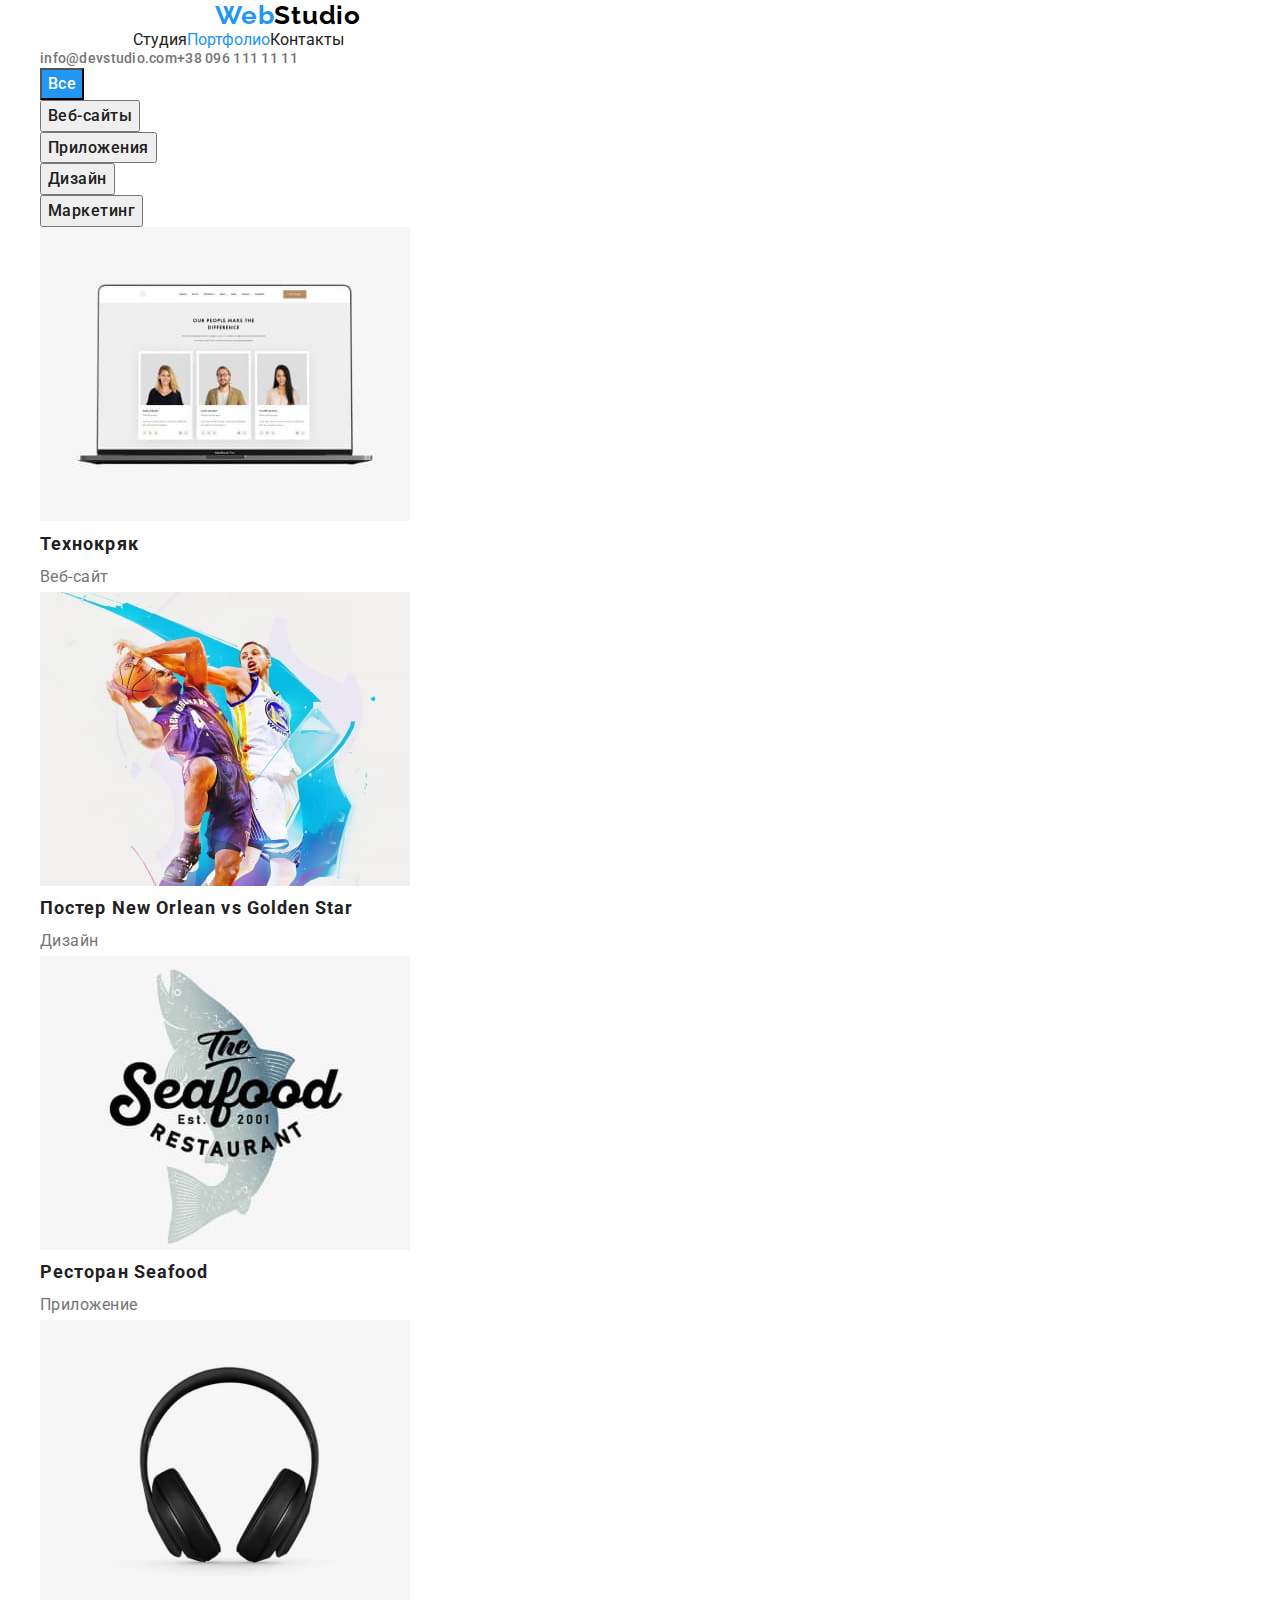
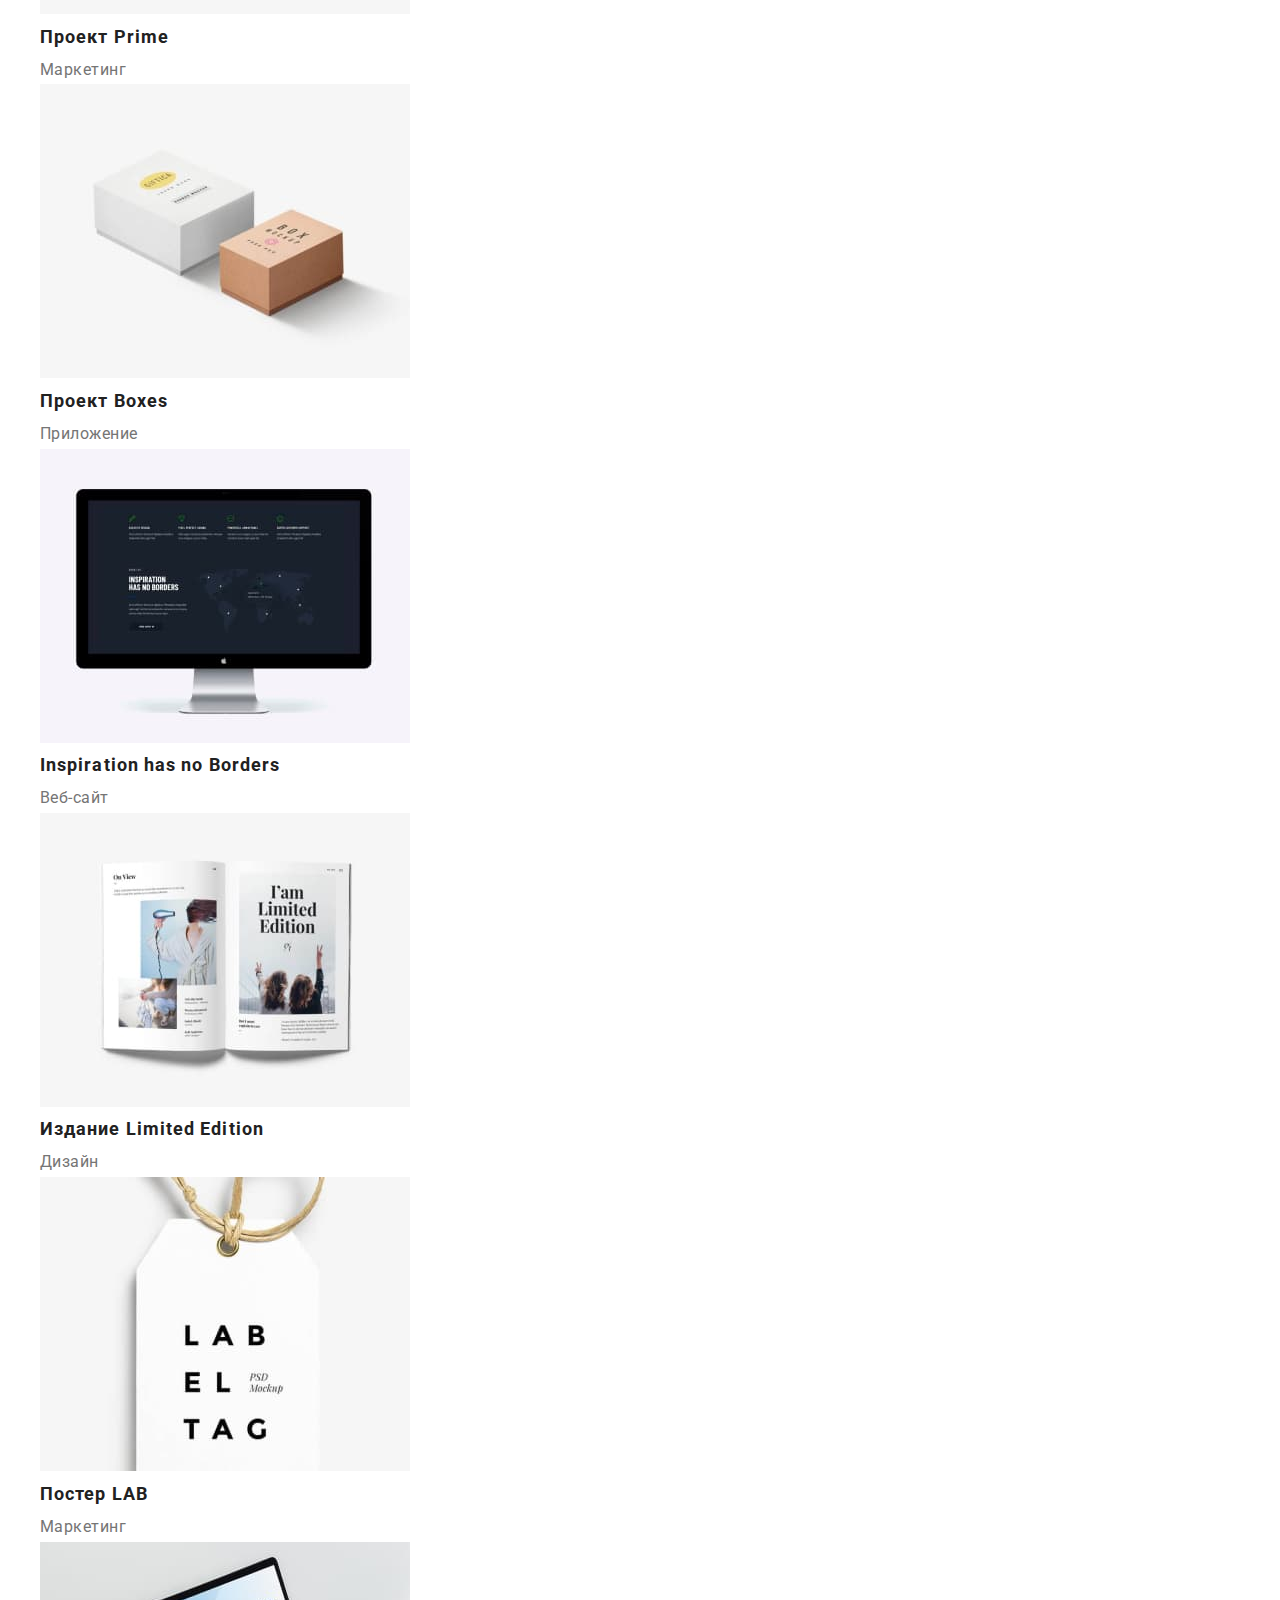
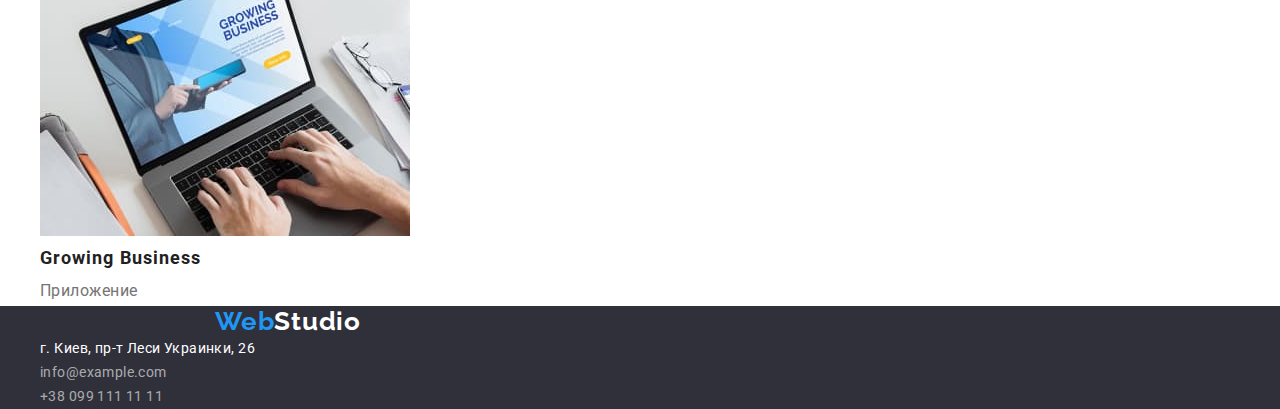
==== portfolio.html @ 1d285120 "first time" ====
<!DOCTYPE html>
<html lang="ru">
<head>
    <meta charset="UTF-8">
    <meta http-equiv="X-UA-Compatible" content="IE=edge">
    <meta name="viewport" content="width=device-width, initial-scale=1.0">
    <title lang="en">Studio</title>
    <link rel="preconnect" href="https://fonts.gstatic.com">
    <link href="https://fonts.googleapis.com/css2?family=Raleway:wght@700&family=Roboto:wght@400;500;700;900&display=swap"
        rel="stylesheet">
    <link rel="stylesheet" href="https://cdnjs.cloudflare.com/ajax/libs/modern-normalize/1.0.0/modern-normalize.min.css" />
    <link rel="stylesheet" href="./css/styles.css">
</head>
<body>
    <header>
        <nav>
            <a href="index.html" class="logo link"><span lang="en">Web</span><span lang="en"
                    class="header-studio">Studio</span></a>
            <ul class="site-nav list">
                <li><a href="index.html" class="nav-list-item link">Студия</a></li>
                <li><a href="" class="nav-list-item current link">Портфолио</a></li>
                <li><a href="" class="nav-list-item link">Контакты</a></li>
            </ul>
        </nav>
        <!--contacts-->
        <ul class="contact-list list">
            <li><a href="mailto:info@devstudio.com" class="contact-list-item link">info@devstudio.com</a></li>
            <li><a href="tel:+380961111111" class="contact-list-item link">+38 096 111 11 11</a></li>
        </ul>
    </header>
    <main>
        <!-- filter -->
      <section>
          <h1 hidden>portfolio</h1>
            <h2 hidden>filter</h2>
                <ul class="btn-portfolio list">
                    <li><button class="modal-btn-portfolio current" type="button">Все</button></li>
                    <li><button class="modal-btn-portfolio" type="button">Веб-сайты</button></li>
                    <li><button class="modal-btn-portfolio" type="button">Приложения</button></li>
                    <li><button class="modal-btn-portfolio" type="button">Дизайн</button></li>
                    <li><button class="modal-btn-portfolio" type="button">Маркетинг</button></li>
                </ul>
        <!-- menu -->
            <h2 hidden>projects</h2>
                <ul class="menu-list list">
                    <li>
                        <a class="link" href=""><img src="./images/port/img-0.jpeg" alt="наши специалисты">
                        <h3>Технокряк</h3>
                        <p>Веб-сайт</p></a>
                    </li>
                    <li>
                        <a class="link" href=""><img src="./images/port/img-1.jpeg" alt="игра в баскетбол">
                        <h3>Постер <span lang="en">New Orlean vs Golden Star</span></h3>
                        <p>Дизайн</p></a>
                    </li>
                    <li>
                        <a class="link" href=""><img src="./images/port/img-2.jpeg" alt="логотип рыбного ресторана">
                        <h3>Ресторан <span lang="en">Seafood</span></h3>
                        <p>Приложение</p></a>
                    </li>
                    <li>
                        <a class="link" href=""><img src="./images/port/img-3.jpeg" alt="наушники">
                        <h3>Проект <span lang="en">Prime</span></h3>
                        <p>Маркетинг</p></a>
                    </li>
                    <li>
                        <a class="link" href=""><img src="./images/port/img-4.jpeg" alt="коробки">
                        <h3>Проект <span lang="en">Boxes</span></h3>
                        <p>Приложение</p></a>
                    </li>
                    <li>
                        <a class="link" href=""><img src="./images/port/img-5.jpeg" alt="монитор">
                        <h3><span lang="en">Inspiration has no Borders</span></h3>
                        <p>Веб-сайт</p></a>
                    </li>
                    <li>
                        <a class="link" href=""><img src="./images/port/img-6.jpeg" alt="журнал">
                        <h3>Издание <span lang="en">Limited Edition</span></h3>
                        <p>Дизайн</p></a>
                    </li>
                    <li>
                        <a class="link" href=""><img src="./images/port/img-7.jpeg" alt="этикетка">
                        <h3>Постер <span lang="en">LAB</span></h3>
                        <p>Маркетинг</p></a>
                    </li>
                    <li>
                        <a class="link" href=""><img src="./images/port/img-8.jpeg" alt="лэптоп">
                        <h3><span lang="en">Growing Business</span></h3>
                        <p>Приложение</p></a>
                    </li>
                </ul>
      </section>
    </main>
    <footer class="footer-section">
        <a class="logo link" href=""><span lang="en">Web</span><span lang="en" class="footer-studio">Studio</span></a>
        <address class="address-list list">
            <ul class="address-list list">
                <li><a href="https://goo.gl/maps/wNvCTapRVfwGsnRAA" target="_blank" rel="noopener noofferer"
                        class="geoposition link">г. Киев, пр-т Леси Украинки, 26</a></li>
                <li><a href="mailto:info@example.com" class="address-link link">info@example.com</a></li>
                <li><a href="tel:+380991111111" class="address-link link">+38 099 111 11 11</a></li>
            </ul>
        </address>
    </footer>
</body>

</html>
---- css/styles.css ----
/* ============ styles for root ============ */
/* черный цвет текста логотипа #000000 */
/* цвет заголовков #212121 */
/* цвет абзацев #757575 */
/* посвечивание активных страниц, а также при ховере и фокусе цвет #2196f3*/
/* цвет #FFFFFF изменение цвета текста при ховере и фокусе; цвет фона блока "навигация" */
/* цвет фона героя и футера 2F303A */
/* цвет фона секции "команда" */
/* цвет текста с прозрачностью в футере rgba(255, 255, 255, 0.6)*/
:root {
  --logo-black-textcolor: #000000;
  --title-textcolor: #212121;
  --paragraph-textcolor: #757575;
  --theme-textcolor: #2196f3;
  --hover-textcolor: #ffffff;
  --main-background-color: #2f303a;
  --command-section-background-color: #f5f4fa;
  --footer-contacts-textcolor: rgba(255, 255, 255, 0.6);
}
/* COMPONENTS */
.container {
  width: 1200px;
  margin-left: auto;
  margin-right: auto;
  padding-left: 15px;
  padding-right: 15px;
  outline: solid tomato 1px;
  /* NE TO */
}
/* END COMPONENTS */
/* ============ styles for body ============ */
.list {
  list-style: none;
}
.link {
  text-decoration: none;
}
body {
  font-family: "Roboto", sans-serif;
}
h1,
h2,
h3,
h4,
h5,
h6,
p,
ul {
  margin-top: 0px;
  margin-bottom: 0px;
}
/* ============ styles for header ============ */
.menu {
  display: flex;
  align-items: center;
  margin-top: 32px;
  margin-bottom: 32px;
}
.nav-section {
  display: flex;
  align-items: center;
}
.logo {
  font-family: "Raleway";
  font-weight: 700;
  font-size: 26px;
  line-height: 1.19;
  letter-spacing: 0.03em;
  color: var(--theme-textcolor);
  margin-left: 215px;
}
.header-studio {
  color: var(--logo-black-textcolor);
}
.nav-list-item:hover,
.nav-list-item:focus {
  color: var(--theme-textcolor);
}
.site-nav .nav-list-item.current {
  color: var(--theme-textcolor);
}
.site-nav {
  display: flex;
  margin-left: 93px;
}
.site-nav .item:not(:last-child) {
  margin-right: 50px;
}
.contact-list .item:not(:last-child) {
  margin-right: 50px;
  margin-left: 313px;
}
.contact-list {
  display: flex;
}
.contact-list-item {
  font-weight: 500;
  font-size: 14px;
  line-height: 1.14;
  letter-spacing: 0.02em;
}
.nav-list-item {
  color: var(--title-textcolor);
}
.contact-list-item {
  color: var(--paragraph-textcolor);
}
.contact-list-item:hover,
.contact-list-item:focus {
  color: var(--theme-textcolor);
}
/* ============ styles for hero ============ */
.hero-section {
  background-color: var(--main-background-color);
}
.hero-title {
  font-weight: 900;
  font-size: 44px;
  line-height: 1.36;
  letter-spacing: 0.06em;
  text-transform: uppercase;
  color: var(--hover-textcolor);
  padding-top: 200px;
  padding-right: 252px;
  padding-bottom: 280px;
  padding-left: 252px;
}
.modal-btn {
  font-weight: 700;
  font-size: 16px;
  line-height: 1.87;
  letter-spacing: 0.06em;
  color: var(--hover-textcolor);
  background-color: var(--theme-textcolor);
  font-family: inherit;
  cursor: pointer;
}
/* ============ styles for our_methods ============ */
.our-methods-section {
}
.methods-list-item-title {
  font-weight: 700;
  font-size: 14px;
  line-height: 1.14;
  letter-spacing: 0.03em;
  text-transform: uppercase;
  color: var(--title-textcolor);
}
.methods-list-item-text {
  font-size: 14px;
  line-height: 1.71;
  letter-spacing: 0.03em;
  color: var(--paragraph-textcolor);
}
/* ============ styles for tasks ============ */

/* ============ styles for command ============ */
.command-section {
  background-color: var(--command-section-background-color);
}
.tasks-command-title {
  font-weight: 700;
  font-size: 36px;
  line-height: 1.17;
  letter-spacing: 0.03em;
  color: var(--title-textcolor);
}
.command-list-item-title {
  font-weight: 500;
  font-size: 16px;
  line-height: 1.19;
  letter-spacing: 0.03em;
  color: var(--title-textcolor);
}
.command-list-item-text {
  font-size: 16px;
  line-height: 1.19;
  letter-spacing: 0.03em;
  color: var(--paragraph-textcolor);
}
/* ============ styles for footer ============ */
.footer-section {
  background-color: var(--main-background-color);
}
.footer-studio {
  color: var(--hover-textcolor);
}
.address-list {
  font-style: inherit;
}
.geoposition,
.address-link {
  font-weight: 400;
  font-size: 14px;
  line-height: 1.71;
  letter-spacing: 0.03em;
}
.geoposition {
  color: var(--hover-textcolor);
}
.geoposition:hover,
.geoposition:focus {
  color: var(--theme-textcolor);
}
.address-link {
  color: var(--footer-contacts-textcolor);
}
.address-link:hover,
.address-link:focus {
  color: var(--theme-textcolor);
}
/* ============ styles for PAGE portfolio ============ */
.modal-btn-portfolio {
  font-weight: 500;
  font-size: 16px;
  line-height: 1.62;
  text-align: center;
  letter-spacing: 0.03em;
  font-family: inherit;
  color: var(--title-textcolor);
}
.modal-btn-portfolio:hover,
.modal-btn-portfolio:focus {
  color: var(--hover-textcolor);
  background-color: var(--theme-textcolor);
  cursor: pointer;
}
.menu-list h3 {
  font-weight: 700;
  font-size: 18px;
  line-height: 2;
  letter-spacing: 0.06em;
  color: var(--title-textcolor);
}
.menu-list p {
  font-weight: 400;
  font-size: 16px;
  line-height: 1.87;
  letter-spacing: 0.03em;
  color: var(--paragraph-textcolor);
}
.btn-portfolio .modal-btn-portfolio.current {
  background-color: var(--theme-textcolor);
  color: var(--hover-textcolor);
}
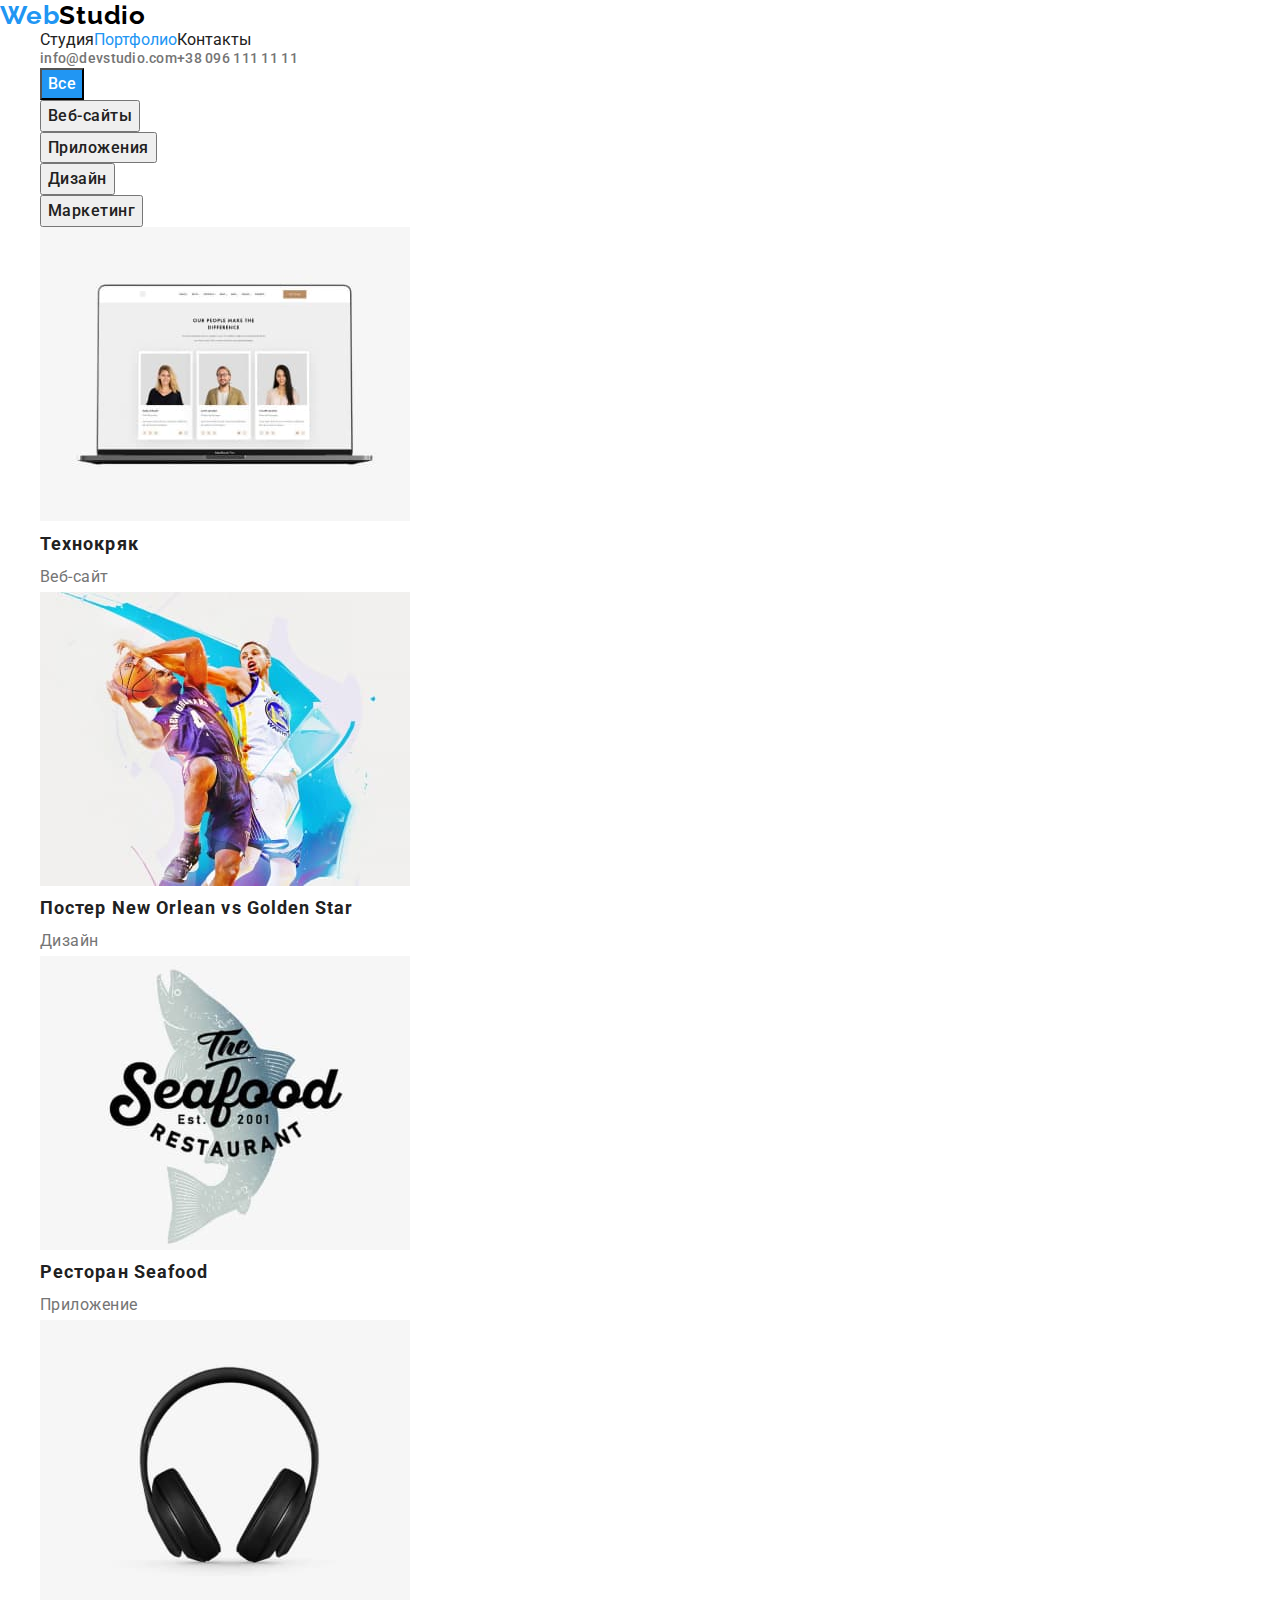
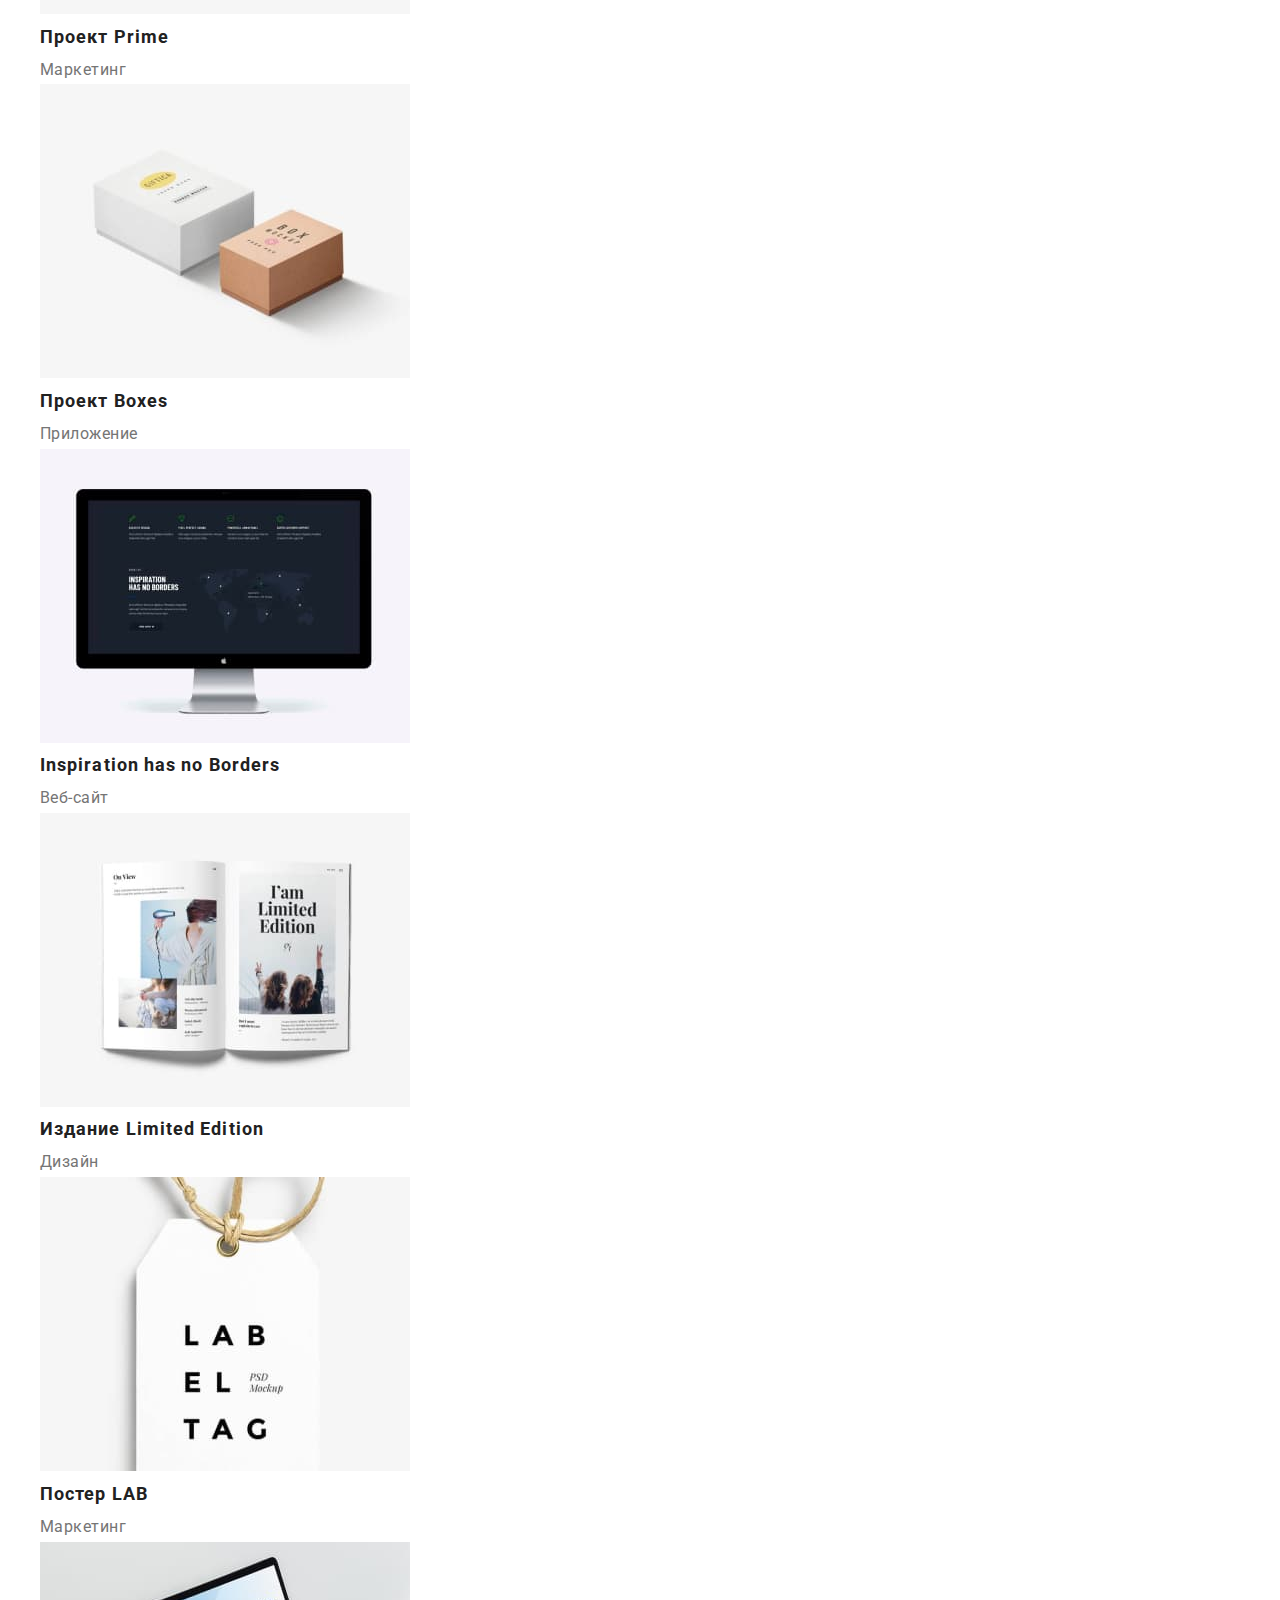
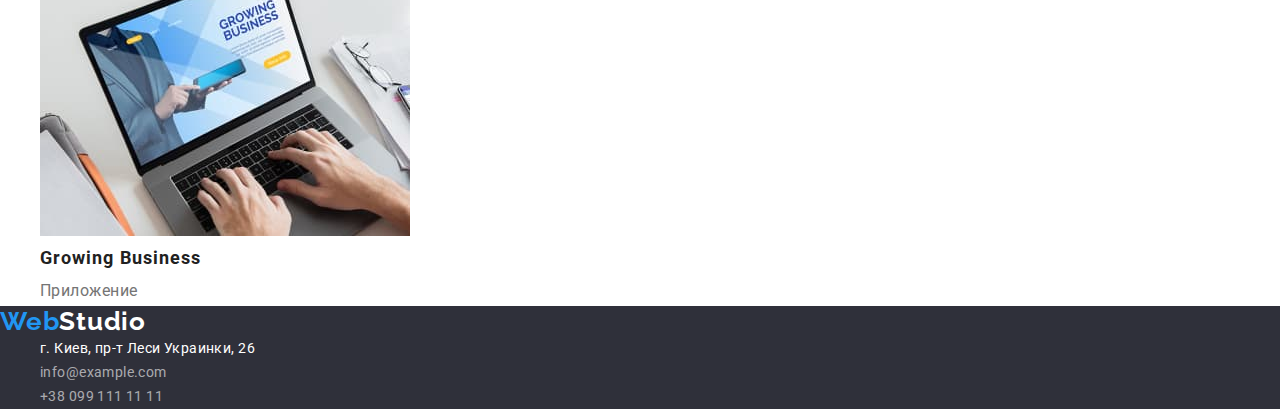
==== commit 2cb2adea: "наші методи" ====
--- a/portfolio.html
+++ b/portfolio.html
@@ -31,8 +31,8 @@
     <main>
         <!-- filter -->
       <section>
-          <h1 hidden>portfolio</h1>
-            <h2 hidden>filter</h2>
+          <h1 class="visually-hidden">portfolio</h1>
+            <h2 class="visually-hidden">filter</h2>
                 <ul class="btn-portfolio list">
                     <li><button class="modal-btn-portfolio current" type="button">Все</button></li>
                     <li><button class="modal-btn-portfolio" type="button">Веб-сайты</button></li>
@@ -41,7 +41,7 @@
                     <li><button class="modal-btn-portfolio" type="button">Маркетинг</button></li>
                 </ul>
         <!-- menu -->
-            <h2 hidden>projects</h2>
+            <h2 class="visually-hidden">projects</h2>
                 <ul class="menu-list list">
                     <li>
                         <a class="link" href=""><img src="./images/port/img-0.jpeg" alt="наши специалисты">
--- a/css/styles.css
+++ b/css/styles.css
@@ -49,6 +49,14 @@
   margin-top: 0px;
   margin-bottom: 0px;
 }
+/* обнуление свойств кнопки */
+.button {
+  border: none;
+  background: transparent;
+  color: inherit;
+  font-family: inherit;
+  cursor: pointer;
+}
 /* ============ styles for header ============ */
 .menu {
   display: flex;
@@ -67,7 +75,7 @@
   line-height: 1.19;
   letter-spacing: 0.03em;
   color: var(--theme-textcolor);
-  margin-left: 215px;
+  padding-right: 93px;
 }
 .header-studio {
   color: var(--logo-black-textcolor);
@@ -81,17 +89,17 @@
 }
 .site-nav {
   display: flex;
-  margin-left: 93px;
+  margin-left: 0px;
 }
 .site-nav .item:not(:last-child) {
   margin-right: 50px;
 }
 .contact-list .item:not(:last-child) {
   margin-right: 50px;
-  margin-left: 313px;
 }
 .contact-list {
   display: flex;
+  margin-left: auto;
 }
 .contact-list-item {
   font-weight: 500;
@@ -112,6 +120,12 @@
 /* ============ styles for hero ============ */
 .hero-section {
   background-color: var(--main-background-color);
+  padding-top: 200px;
+  padding-bottom: 280px;
+  text-align: center;
+}
+.hero-section .container {
+  width: 696px;
 }
 .hero-title {
   font-weight: 900;
@@ -120,10 +134,6 @@
   letter-spacing: 0.06em;
   text-transform: uppercase;
   color: var(--hover-textcolor);
-  padding-top: 200px;
-  padding-right: 252px;
-  padding-bottom: 280px;
-  padding-left: 252px;
 }
 .modal-btn {
   font-weight: 700;
@@ -134,9 +144,27 @@
   background-color: var(--theme-textcolor);
   font-family: inherit;
   cursor: pointer;
+  padding: 10px 32px;
+  margin-top: 30px;
+  border-radius: 4px;
 }
 /* ============ styles for our_methods ============ */
+.visually-hidden {
+  position: absolute;
+  clip: rect(0 0 0 0);
+  width: 1px;
+  height: 1px;
+  margin: -1px;
+  …
+}
 .our-methods-section {
+}
+.methods-list {
+  display: flex;
+}
+.methods-list-item {
+  flex-basis: calc(100% / 4);
+  outline: solid teal 1px;
 }
 .methods-list-item-title {
   font-weight: 700;
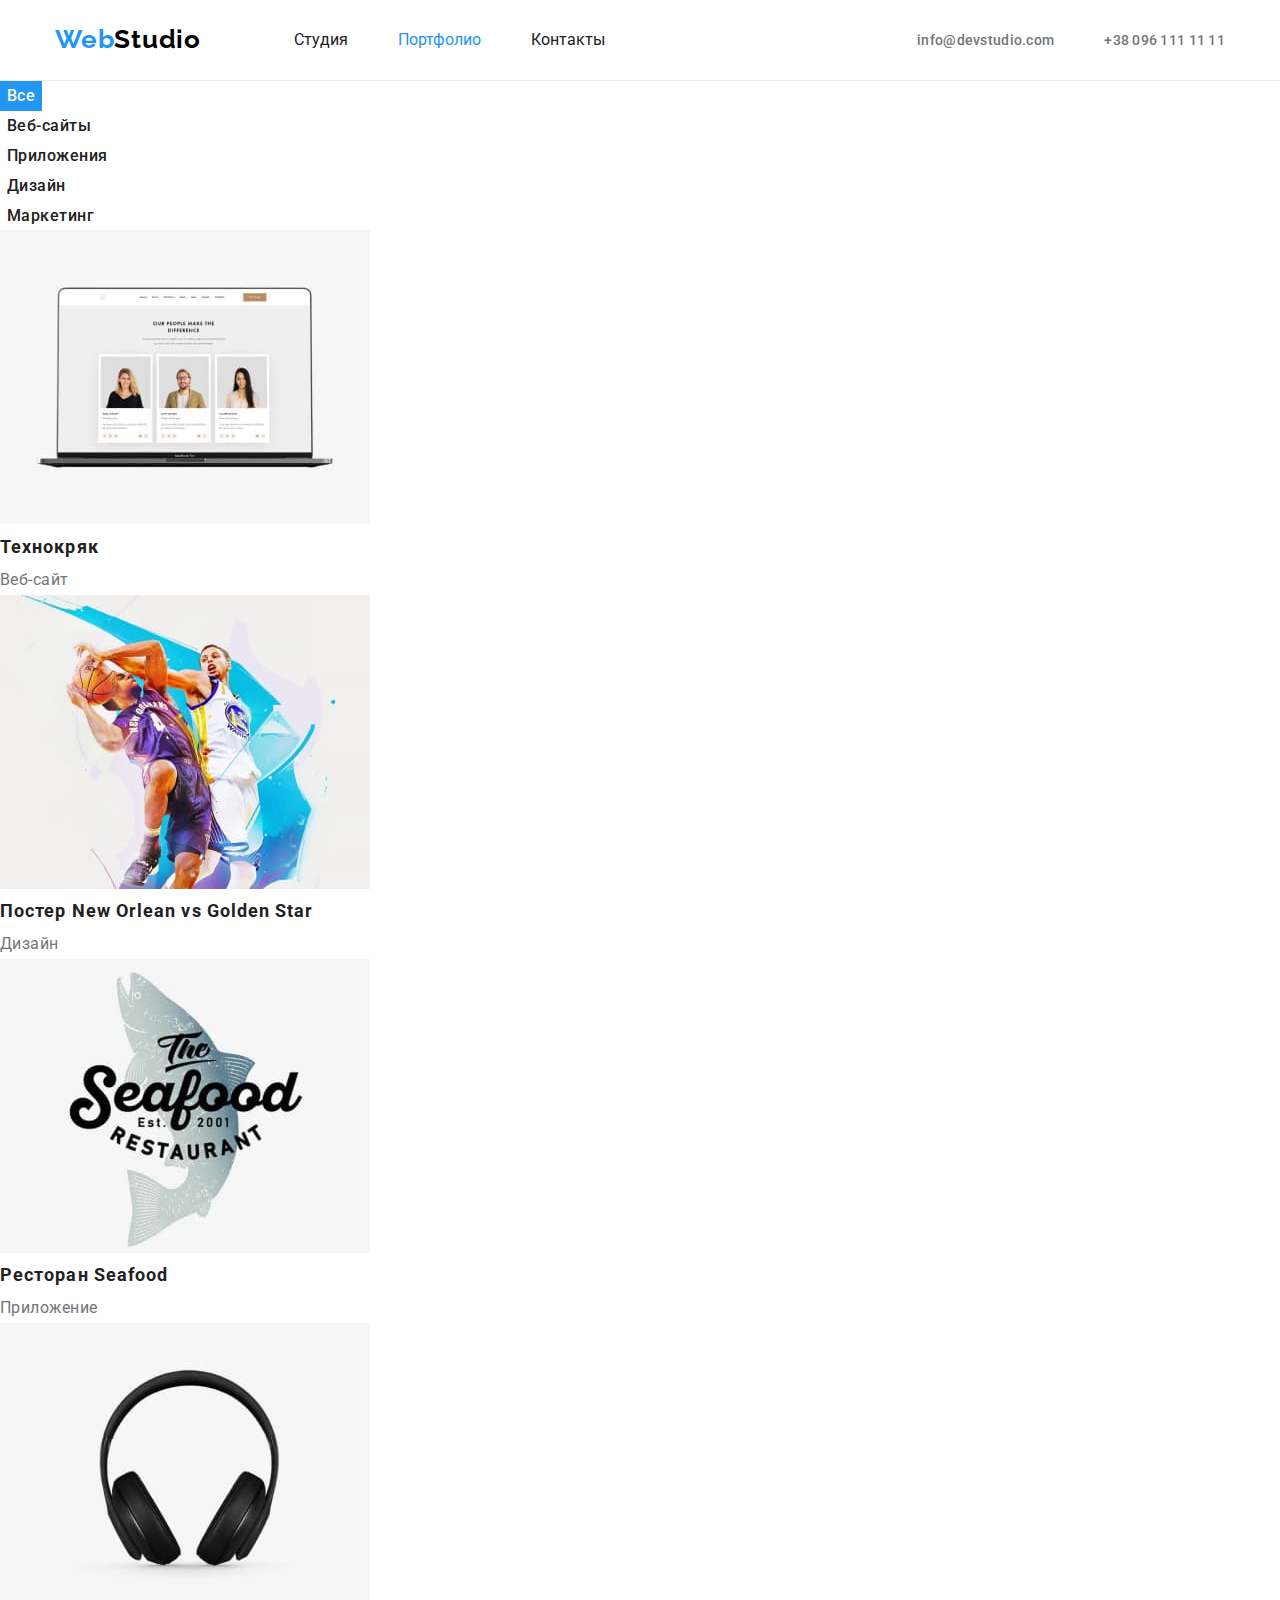
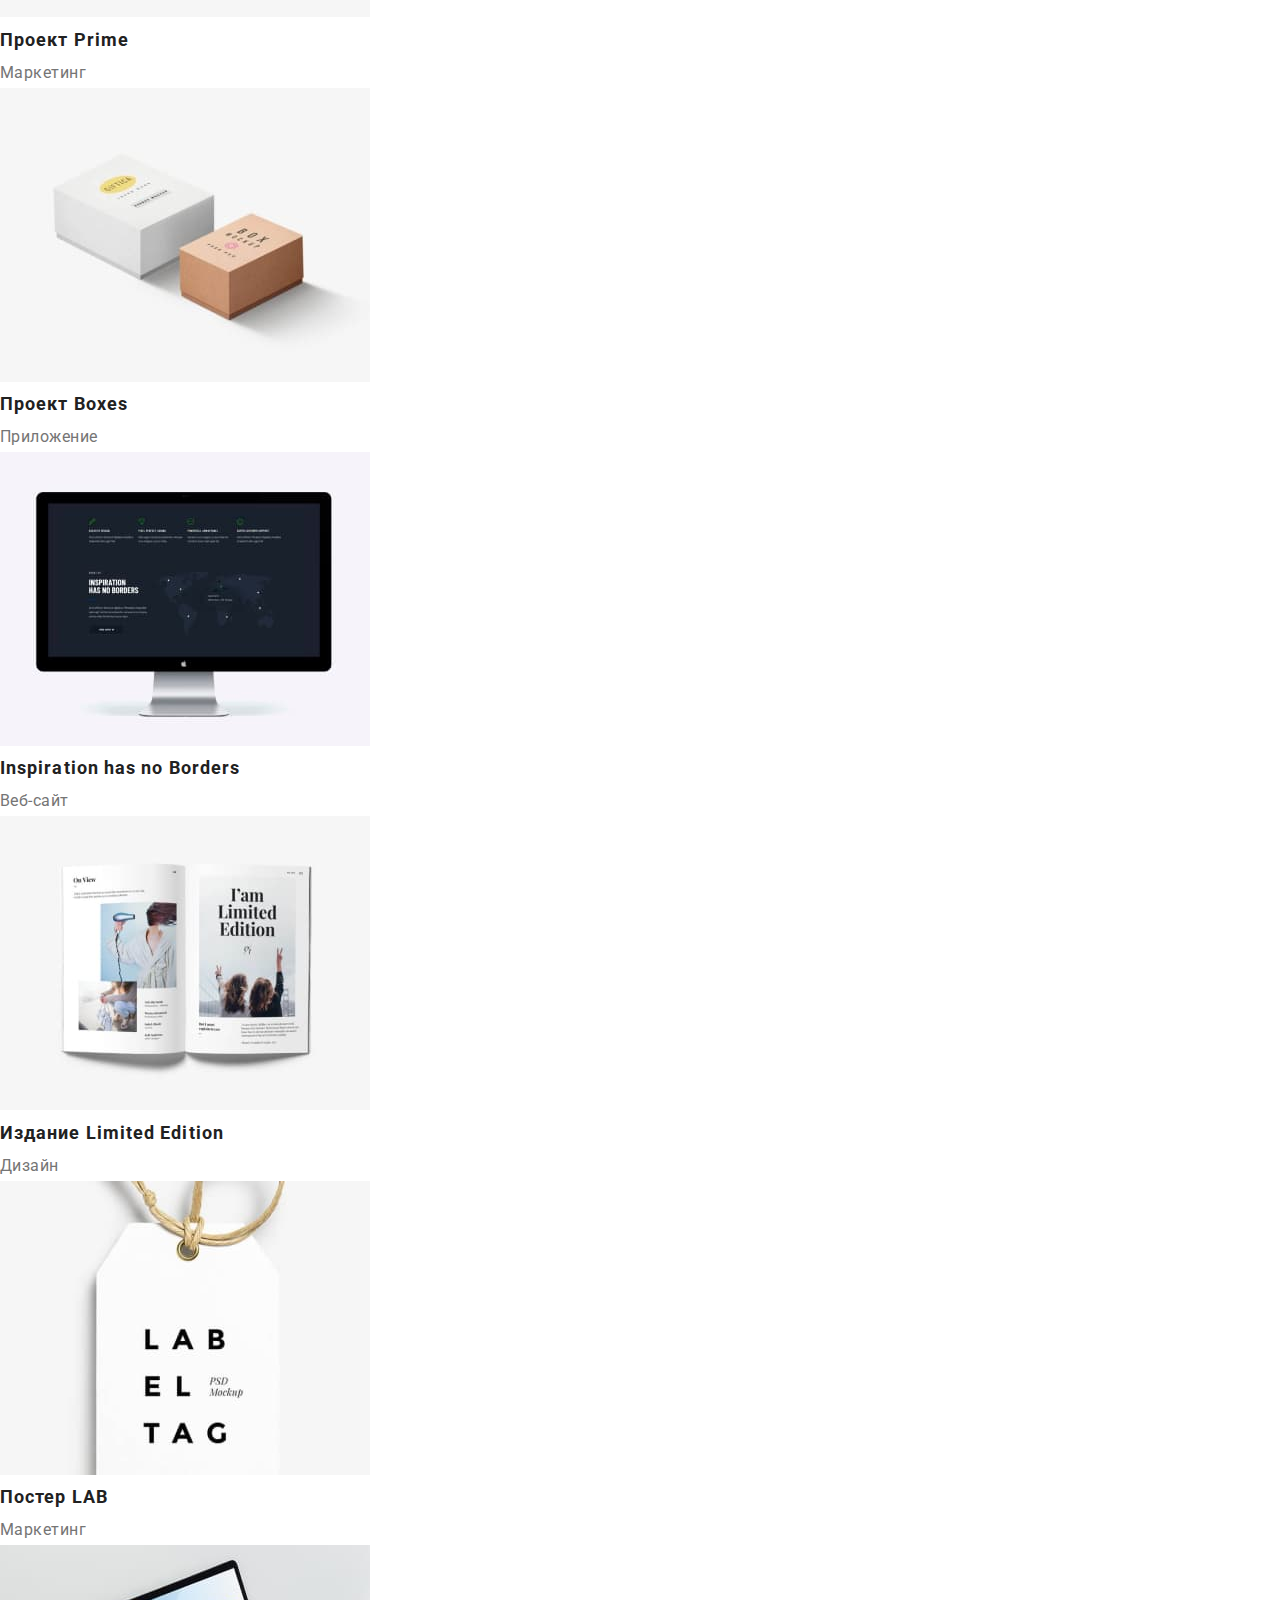
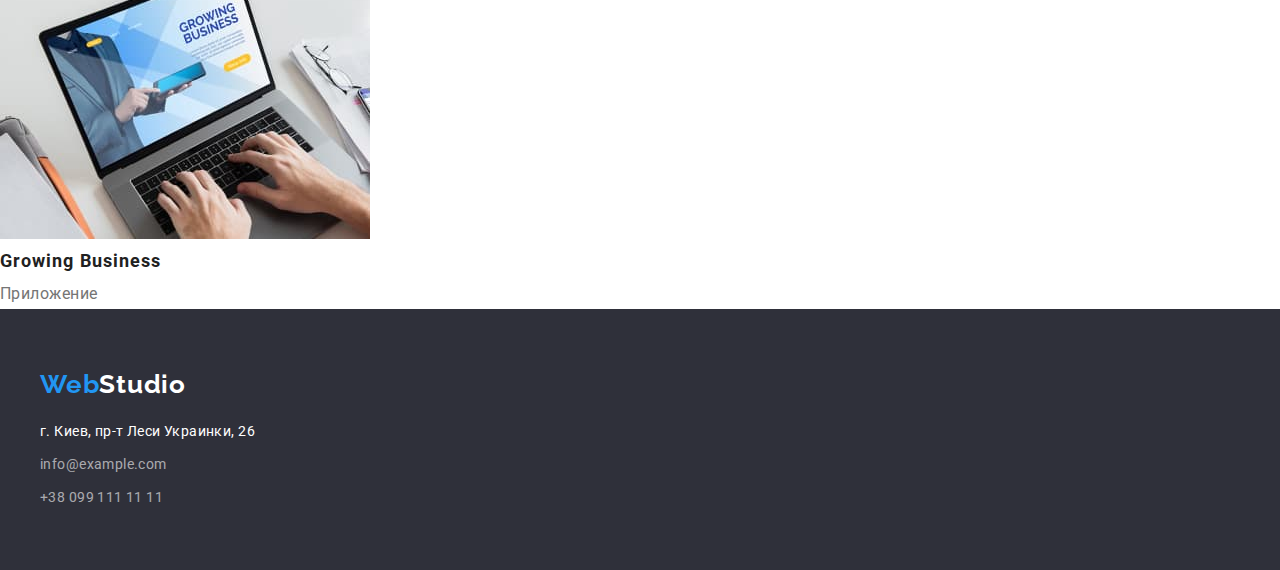
==== commit 6bd7286c: "port1" ====
--- a/portfolio.html
+++ b/portfolio.html
@@ -12,25 +12,29 @@
     <link rel="stylesheet" href="./css/styles.css">
 </head>
 <body>
-    <header>
-        <nav>
-            <a href="index.html" class="logo link"><span lang="en">Web</span><span lang="en"
-                    class="header-studio">Studio</span></a>
-            <ul class="site-nav list">
-                <li><a href="index.html" class="nav-list-item link">Студия</a></li>
-                <li><a href="" class="nav-list-item current link">Портфолио</a></li>
-                <li><a href="" class="nav-list-item link">Контакты</a></li>
+    <header class="menu">
+        <div class="container">
+            <nav class="nav-section">
+                <a class="logo link" href="index.html"><span lang="en">Web</span><span lang="en"
+                        class="header-studio">Studio</span></a>
+                <ul class="site-nav list">
+                    <li class="item"><a href="index.html" class="nav-list-item link">Студия</a></li>
+                    <li class="item"><a href="" class="nav-list-item current link">Портфолио</a></li>
+                    <li class="item"><a href="" class="nav-list-item link">Контакты</a></li>
+                </ul>
+            </nav>
+            <!--contacts-->
+            <ul class="contact-list list">
+                <li class="item"><a href="mailto:info@devstudio.com" class="contact-list-item link">info@devstudio.com</a>
+                </li>
+                <li class="item"><a href="tel:+380961111111" class="contact-list-item link">+38 096 111 11 11</a></li>
             </ul>
-        </nav>
-        <!--contacts-->
-        <ul class="contact-list list">
-            <li><a href="mailto:info@devstudio.com" class="contact-list-item link">info@devstudio.com</a></li>
-            <li><a href="tel:+380961111111" class="contact-list-item link">+38 096 111 11 11</a></li>
-        </ul>
+        </div>
     </header>
     <main>
         <!-- filter -->
       <section>
+        <div class="port-section">
           <h1 class="visually-hidden">portfolio</h1>
             <h2 class="visually-hidden">filter</h2>
                 <ul class="btn-portfolio list">
@@ -89,18 +93,23 @@
                         <p>Приложение</p></a>
                     </li>
                 </ul>
+        </div>
       </section>
     </main>
     <footer class="footer-section">
-        <a class="logo link" href=""><span lang="en">Web</span><span lang="en" class="footer-studio">Studio</span></a>
-        <address class="address-list list">
-            <ul class="address-list list">
-                <li><a href="https://goo.gl/maps/wNvCTapRVfwGsnRAA" target="_blank" rel="noopener noofferer"
-                        class="geoposition link">г. Киев, пр-т Леси Украинки, 26</a></li>
-                <li><a href="mailto:info@example.com" class="address-link link">info@example.com</a></li>
-                <li><a href="tel:+380991111111" class="address-link link">+38 099 111 11 11</a></li>
-            </ul>
-        </address>
+        <div class="container">
+            <a class="logo link" href=""><span lang="en">Web</span><span lang="en" class="footer-studio">Studio</span></a>
+            <address class="address-list">
+                <ul class="list">
+                    <li class="address-list-item"><a href="https://goo.gl/maps/wNvCTapRVfwGsnRAA" target="_blank"
+                            rel="noopener noofferer" class="geoposition link">г. Киев, пр-т Леси Украинки, 26</a></li>
+                    <li class="address-list-item"><a href="mailto:info@example.com"
+                            class="address-link link">info@example.com</a></li>
+                    <li class="address-list-item"><a href="tel:+380991111111" class="address-link link">+38 099 111 11
+                            11</a></li>
+                </ul>
+            </address>
+        </div>
     </footer>
 </body>
 
--- a/css/styles.css
+++ b/css/styles.css
@@ -7,6 +7,7 @@
 /* цвет фона героя и футера 2F303A */
 /* цвет фона секции "команда" */
 /* цвет текста с прозрачностью в футере rgba(255, 255, 255, 0.6)*/
+/* зазор между карточками в 30 пикселей "card-gap"*/
 :root {
   --logo-black-textcolor: #000000;
   --title-textcolor: #212121;
@@ -16,6 +17,7 @@
   --main-background-color: #2f303a;
   --command-section-background-color: #f5f4fa;
   --footer-contacts-textcolor: rgba(255, 255, 255, 0.6);
+  --card-gap: 30px;
 }
 /* COMPONENTS */
 .container {
@@ -24,8 +26,6 @@
   margin-right: auto;
   padding-left: 15px;
   padding-right: 15px;
-  outline: solid tomato 1px;
-  /* NE TO */
 }
 /* END COMPONENTS */
 /* ============ styles for body ============ */
@@ -48,34 +48,38 @@
 ul {
   margin-top: 0px;
   margin-bottom: 0px;
+  padding-left: 0px;
 }
 /* обнуление свойств кнопки */
-.button {
-  border: none;
+.button, .modal-btn, .modal-btn-portfolio {
+  border: 1px solid transparent;
   background: transparent;
   color: inherit;
   font-family: inherit;
   cursor: pointer;
 }
+/* обнуление свойств изображений */
+.img {
+  display: block;
+  max-width: 100%;
+  height: auto;
+}
 /* ============ styles for header ============ */
+.menu .container, .nav-section {
+  display: flex;
+}
 .menu {
-  display: flex;
-  align-items: center;
-  margin-top: 32px;
-  margin-bottom: 32px;
-}
-.nav-section {
-  display: flex;
-  align-items: center;
+border-bottom: 1px solid #ECECEC;
 }
 .logo {
+  padding-top: 24px;
+  padding-bottom: 25px;
   font-family: "Raleway";
   font-weight: 700;
   font-size: 26px;
   line-height: 1.19;
   letter-spacing: 0.03em;
   color: var(--theme-textcolor);
-  padding-right: 93px;
 }
 .header-studio {
   color: var(--logo-black-textcolor);
@@ -89,29 +93,34 @@
 }
 .site-nav {
   display: flex;
-  margin-left: 0px;
+  margin-left: 93px;
+  align-items: center;
 }
 .site-nav .item:not(:last-child) {
   margin-right: 50px;
 }
+.contact-list {
+  display: flex;
+  margin-left: auto;
+  align-items: center;
+}
 .contact-list .item:not(:last-child) {
   margin-right: 50px;
 }
-.contact-list {
-  display: flex;
-  margin-left: auto;
+.nav-list-item,
+.contact-list-item {
+  align-items: center;
+  padding: 32px 0px;
 }
 .contact-list-item {
   font-weight: 500;
   font-size: 14px;
   line-height: 1.14;
   letter-spacing: 0.02em;
+  color: var(--paragraph-textcolor);
 }
 .nav-list-item {
   color: var(--title-textcolor);
-}
-.contact-list-item {
-  color: var(--paragraph-textcolor);
 }
 .contact-list-item:hover,
 .contact-list-item:focus {
@@ -119,13 +128,16 @@
 }
 /* ============ styles for hero ============ */
 .hero-section {
+  width: 1600px;
+  max-width: 100%;
+  margin: 0 auto;
   background-color: var(--main-background-color);
+  text-align: center;
+}
+.hero-section .container {
+  width: 696px;
   padding-top: 200px;
   padding-bottom: 280px;
-  text-align: center;
-}
-.hero-section .container {
-  width: 696px;
 }
 .hero-title {
   font-weight: 900;
@@ -136,18 +148,17 @@
   color: var(--hover-textcolor);
 }
 .modal-btn {
+  padding: 10px 32px;
+  margin-top: var(--card-gap);
+  border-radius: 4px;
   font-weight: 700;
   font-size: 16px;
   line-height: 1.87;
   letter-spacing: 0.06em;
   color: var(--hover-textcolor);
   background-color: var(--theme-textcolor);
-  font-family: inherit;
-  cursor: pointer;
-  padding: 10px 32px;
-  margin-top: 30px;
-  border-radius: 4px;
-}
+}
+
 /* ============ styles for our_methods ============ */
 .visually-hidden {
   position: absolute;
@@ -157,14 +168,17 @@
   margin: -1px;
   …
 }
-.our-methods-section {
+.our-methods-section .container {
+padding: 94px 0px;
 }
 .methods-list {
   display: flex;
+  margin-left: calc(-1*var(--card-gap));
+  padding: 0;
 }
 .methods-list-item {
-  flex-basis: calc(100% / 4);
-  outline: solid teal 1px;
+  flex-basis: calc(100% / 4 - var(--card-gap));
+  margin-left: var(--card-gap);
 }
 .methods-list-item-title {
   font-weight: 700;
@@ -175,25 +189,59 @@
   color: var(--title-textcolor);
 }
 .methods-list-item-text {
+  margin-top: 10px;
   font-size: 14px;
   line-height: 1.71;
   letter-spacing: 0.03em;
   color: var(--paragraph-textcolor);
 }
 /* ============ styles for tasks ============ */
-
+.tasks {
+  text-align: center;
+  padding: 94px 0px;
+}
+.tasks-images {
+  display: flex;
+  margin-top: 50px;
+  margin-left: calc(-1*var(--card-gap));
+}
+.tasks-images > .tasks-images-item {
+flex-basis: calc((100% / 3) - var(--card-gap));
+}
+.tasks-images-item .gap {
+  display: block;
+  margin-left: var(--card-gap);
+}
 /* ============ styles for command ============ */
-.command-section {
+.command-section .container {
+  padding: 94px 0px;
   background-color: var(--command-section-background-color);
 }
 .tasks-command-title {
+  text-align: center;
   font-weight: 700;
   font-size: 36px;
   line-height: 1.17;
   letter-spacing: 0.03em;
   color: var(--title-textcolor);
 }
+.command-list {
+  display: flex;
+  padding-top: 50px;
+  margin-left: calc(-1*var(--card-gap));
+}
+.command-list > .command-list-item {
+  flex-basis: calc((100% / 3) - var(--card-gap));
+}
+.command-list-item {
+  text-align: center;
+  padding-bottom: var(--card-gap);
+  box-shadow: 0px 1px 3px rgba(0, 0, 0, 0.12), 0px 1px 1px rgba(0, 0, 0, 0.14), 0px 2px 1px rgba(0, 0, 0, 0.2);
+  border-radius: 0px 0px 4px 4px;
+  margin-left: var(--card-gap);
+}
 .command-list-item-title {
+  margin-top: var(--card-gap);
   font-weight: 500;
   font-size: 16px;
   line-height: 1.19;
@@ -201,6 +249,7 @@
   color: var(--title-textcolor);
 }
 .command-list-item-text {
+  margin-top: 10px;
   font-size: 16px;
   line-height: 1.19;
   letter-spacing: 0.03em;
@@ -208,12 +257,19 @@
 }
 /* ============ styles for footer ============ */
 .footer-section {
-  background-color: var(--main-background-color);
+  width: 1600px;
+  max-width: 100%;
+  margin: 0 auto; 
+  background-color: var(--main-background-color); 
+}
+.footer-section .container {
+  padding: 60px 0px;
 }
 .footer-studio {
   color: var(--hover-textcolor);
 }
 .address-list {
+  margin-top: 20px;
   font-style: inherit;
 }
 .geoposition,
@@ -237,6 +293,12 @@
 .address-link:focus {
   color: var(--theme-textcolor);
 }
+.address-list-item {
+  margin-top: 9px;
+}
+.address-list-item:first-child {
+  margin-top: 0;
+}
 /* ============ styles for PAGE portfolio ============ */
 .modal-btn-portfolio {
   font-weight: 500;
@@ -244,14 +306,12 @@
   line-height: 1.62;
   text-align: center;
   letter-spacing: 0.03em;
-  font-family: inherit;
   color: var(--title-textcolor);
 }
 .modal-btn-portfolio:hover,
 .modal-btn-portfolio:focus {
   color: var(--hover-textcolor);
   background-color: var(--theme-textcolor);
-  cursor: pointer;
 }
 .menu-list h3 {
   font-weight: 700;
@@ -271,3 +331,6 @@
   background-color: var(--theme-textcolor);
   color: var(--hover-textcolor);
 }
+.port-section {
+  
+}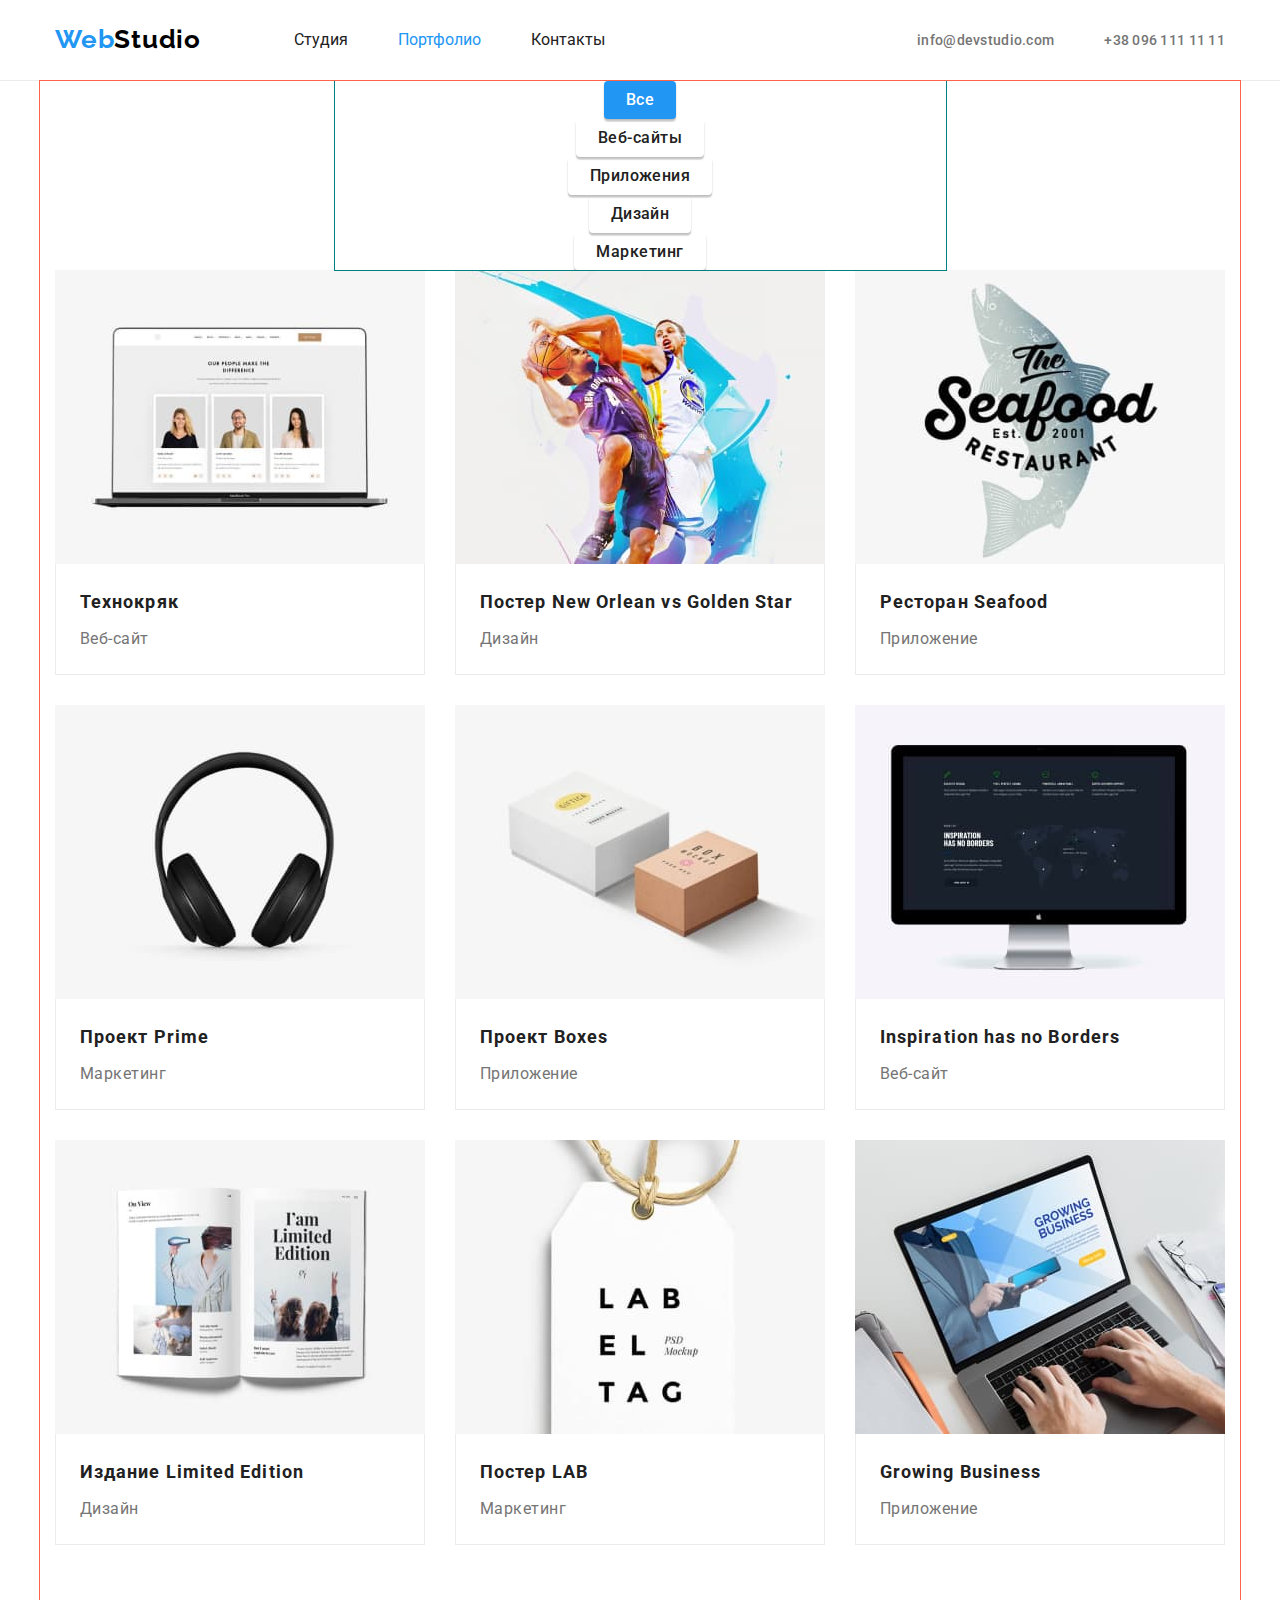
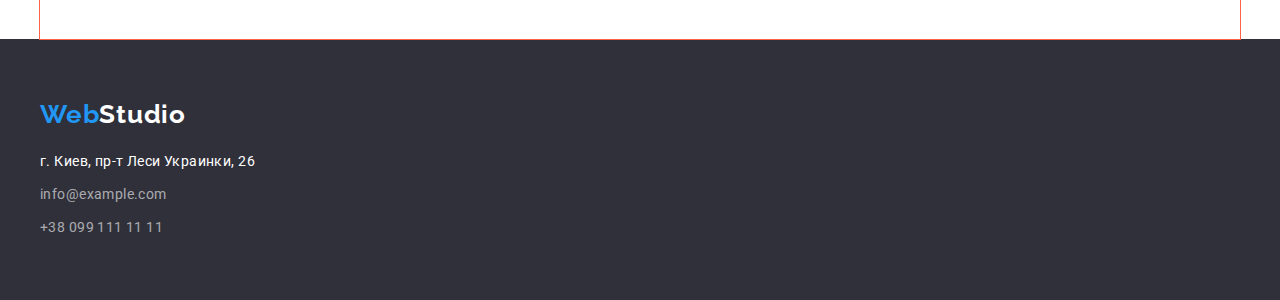
==== commit 116d8f23: "last step" ====
--- a/portfolio.html
+++ b/portfolio.html
@@ -34,63 +34,81 @@
     <main>
         <!-- filter -->
       <section>
-        <div class="port-section">
+        <div class="port-section container">
           <h1 class="visually-hidden">portfolio</h1>
             <h2 class="visually-hidden">filter</h2>
                 <ul class="btn-portfolio list">
-                    <li><button class="modal-btn-portfolio current" type="button">Все</button></li>
-                    <li><button class="modal-btn-portfolio" type="button">Веб-сайты</button></li>
-                    <li><button class="modal-btn-portfolio" type="button">Приложения</button></li>
-                    <li><button class="modal-btn-portfolio" type="button">Дизайн</button></li>
-                    <li><button class="modal-btn-portfolio" type="button">Маркетинг</button></li>
+                    <li class="btn-portfolio-item"><button class="modal-btn-portfolio current" type="button">Все</button></li>
+                    <li class="btn-portfolio-item"><button class="modal-btn-portfolio" type="button">Веб-сайты</button></li>
+                    <li class="btn-portfolio-item"><button class="modal-btn-portfolio" type="button">Приложения</button></li>
+                    <li class="btn-portfolio-item"><button class="modal-btn-portfolio" type="button">Дизайн</button></li>
+                    <li class="btn-portfolio-item"><button class="modal-btn-portfolio" type="button">Маркетинг</button></li>
                 </ul>
         <!-- menu -->
             <h2 class="visually-hidden">projects</h2>
                 <ul class="menu-list list">
-                    <li>
-                        <a class="link" href=""><img src="./images/port/img-0.jpeg" alt="наши специалисты">
-                        <h3>Технокряк</h3>
-                        <p>Веб-сайт</p></a>
+                    <li class="thumb">
+                        <a class="link" href=""><img class="thumb-image" src="./images/port/img-0.jpeg" alt="наши специалисты">
+                        <div class="thumb-text">
+                            <h3>Технокряк</h3>
+                            <p>Веб-сайт</p></a>
+                        </div>
                     </li>
-                    <li>
-                        <a class="link" href=""><img src="./images/port/img-1.jpeg" alt="игра в баскетбол">
-                        <h3>Постер <span lang="en">New Orlean vs Golden Star</span></h3>
-                        <p>Дизайн</p></a>
+                    <li class="thumb">
+                        <a class="link" href=""><img class="thumb-image" src="./images/port/img-1.jpeg" alt="игра в баскетбол">
+                        <div class="thumb-text">
+                            <h3>Постер <span lang="en">New Orlean vs Golden Star</span></h3>
+                            <p>Дизайн</p></a>
+                        </div>
                     </li>
-                    <li>
-                        <a class="link" href=""><img src="./images/port/img-2.jpeg" alt="логотип рыбного ресторана">
-                        <h3>Ресторан <span lang="en">Seafood</span></h3>
-                        <p>Приложение</p></a>
+                    <li class="thumb">
+                        <a class="link" href=""><img class="thumb-image" src="./images/port/img-2.jpeg" alt="логотип рыбного ресторана">
+                        <div class="thumb-text">
+                            <h3>Ресторан <span lang="en">Seafood</span></h3>
+                            <p>Приложение</p></a>
+                        </div>
                     </li>
-                    <li>
-                        <a class="link" href=""><img src="./images/port/img-3.jpeg" alt="наушники">
-                        <h3>Проект <span lang="en">Prime</span></h3>
-                        <p>Маркетинг</p></a>
+                    <li class="thumb">
+                        <a class="link" href=""><img class="thumb-image" src="./images/port/img-3.jpeg" alt="наушники">
+                        <div class="thumb-text">
+                            <h3>Проект <span lang="en">Prime</span></h3>
+                            <p>Маркетинг</p></a>
+                        </div>
                     </li>
-                    <li>
-                        <a class="link" href=""><img src="./images/port/img-4.jpeg" alt="коробки">
-                        <h3>Проект <span lang="en">Boxes</span></h3>
-                        <p>Приложение</p></a>
+                    <li class="thumb">
+                        <a class="link" href=""><img class="thumb-image" src="./images/port/img-4.jpeg" alt="коробки">
+                        <div class="thumb-text">
+                            <h3>Проект <span lang="en">Boxes</span></h3>
+                            <p>Приложение</p></a>
+                        </div>
                     </li>
-                    <li>
-                        <a class="link" href=""><img src="./images/port/img-5.jpeg" alt="монитор">
-                        <h3><span lang="en">Inspiration has no Borders</span></h3>
-                        <p>Веб-сайт</p></a>
+                    <li class="thumb">
+                        <a class="link" href=""><img class="thumb-image" src="./images/port/img-5.jpeg" alt="монитор">
+                        <div class="thumb-text">
+                            <h3><span lang="en">Inspiration has no Borders</span></h3>
+                            <p>Веб-сайт</p></a>
+                        </div>
                     </li>
-                    <li>
-                        <a class="link" href=""><img src="./images/port/img-6.jpeg" alt="журнал">
-                        <h3>Издание <span lang="en">Limited Edition</span></h3>
-                        <p>Дизайн</p></a>
+                    <li class="thumb">
+                        <a class="link" href=""><img class="thumb-image" src="./images/port/img-6.jpeg" alt="журнал">
+                        <div class="thumb-text">
+                            <h3>Издание <span lang="en">Limited Edition</span></h3>
+                            <p>Дизайн</p></a>
+                        </div>
                     </li>
-                    <li>
-                        <a class="link" href=""><img src="./images/port/img-7.jpeg" alt="этикетка">
-                        <h3>Постер <span lang="en">LAB</span></h3>
-                        <p>Маркетинг</p></a>
+                    <li class="thumb">
+                        <a class="link" href=""><img class="thumb-image" src="./images/port/img-7.jpeg" alt="этикетка">
+                        <div class="thumb-text">
+                            <h3>Постер <span lang="en">LAB</span></h3>
+                            <p>Маркетинг</p></a>
+                        </div>
                     </li>
-                    <li>
-                        <a class="link" href=""><img src="./images/port/img-8.jpeg" alt="лэптоп">
-                        <h3><span lang="en">Growing Business</span></h3>
-                        <p>Приложение</p></a>
+                    <li class="thumb">
+                        <a class="link" href=""><img class="thumb-image" src="./images/port/img-8.jpeg" alt="лэптоп">
+                        <div class="thumb-text">
+                            <h3><span lang="en">Growing Business</span></h3>
+                            <p>Приложение</p></a>
+                        </div>
                     </li>
                 </ul>
         </div>
--- a/css/styles.css
+++ b/css/styles.css
@@ -18,6 +18,8 @@
   --command-section-background-color: #f5f4fa;
   --footer-contacts-textcolor: rgba(255, 255, 255, 0.6);
   --card-gap: 30px;
+  --line-color: rgba(236, 236, 236, 1)
+
 }
 /* COMPONENTS */
 .container {
@@ -52,7 +54,7 @@
 }
 /* обнуление свойств кнопки */
 .button, .modal-btn, .modal-btn-portfolio {
-  border: 1px solid transparent;
+  border: none;
   background: transparent;
   color: inherit;
   font-family: inherit;
@@ -65,11 +67,11 @@
   height: auto;
 }
 /* ============ styles for header ============ */
+.menu {
+  border-bottom: var(--line-color) solid 1px;
+}
 .menu .container, .nav-section {
   display: flex;
-}
-.menu {
-border-bottom: 1px solid #ECECEC;
 }
 .logo {
   padding-top: 24px;
@@ -169,7 +171,7 @@
   …
 }
 .our-methods-section .container {
-padding: 94px 0px;
+padding-top: 94px;
 }
 .methods-list {
   display: flex;
@@ -202,7 +204,7 @@
 }
 .tasks-images {
   display: flex;
-  margin-top: 50px;
+  padding-top: 50px;
   margin-left: calc(-1*var(--card-gap));
 }
 .tasks-images > .tasks-images-item {
@@ -213,9 +215,16 @@
   margin-left: var(--card-gap);
 }
 /* ============ styles for command ============ */
+.command-section {
+  width: 1600px;
+  max-width: 100%;
+  margin: 0 auto;
+  background-color: var(--command-section-background-color);
+
+}
 .command-section .container {
-  padding: 94px 0px;
-  background-color: var(--command-section-background-color);
+  padding-top: 94px;
+  padding-bottom: 94px;
 }
 .tasks-command-title {
   text-align: center;
@@ -300,6 +309,19 @@
   margin-top: 0;
 }
 /* ============ styles for PAGE portfolio ============ */
+.port-section {
+  padding-bottom: 94px;
+  outline: solid 1px tomato;
+}
+.btn-portfolio {
+  /* display: inline-flex; */
+  text-align: center;
+  width: 611px;
+  max-width: 100%;
+  outline: solid 1px teal;
+  margin-left: auto;
+  margin-right: auto;
+}
 .modal-btn-portfolio {
   font-weight: 500;
   font-size: 16px;
@@ -307,6 +329,17 @@
   text-align: center;
   letter-spacing: 0.03em;
   color: var(--title-textcolor);
+  padding: 6px 22px;
+  box-shadow: 0px 3px 1px rgba(0, 0, 0, 0.1), 0px 1px 2px rgba(0, 0, 0, 0.08), 0px 2px 2px rgba(0, 0, 0, 0.12);
+  border-radius: 4px;
+  margin-left: -8px;
+}
+.btn-portfolio > .btn-portfolio-item {
+  flex-basis: calc((100% / 5) - 8px);
+  margin-left: 8px;
+}
+.btn-portfolio-item {
+  margin-left: 8px;
 }
 .modal-btn-portfolio:hover,
 .modal-btn-portfolio:focus {
@@ -321,6 +354,7 @@
   color: var(--title-textcolor);
 }
 .menu-list p {
+  margin-top: 4px;
   font-weight: 400;
   font-size: 16px;
   line-height: 1.87;
@@ -331,6 +365,23 @@
   background-color: var(--theme-textcolor);
   color: var(--hover-textcolor);
 }
-.port-section {
-  
+.menu-list {
+  display: flex;
+  flex-wrap: wrap;
+  margin-left: -30px;
+  margin-top: -30px;
+}
+.menu-list .thumb {
+  margin-left: 30px;
+  margin-top: 30px;
+  flex-basis: calc((100% / 3) - 30px);
+}
+.thumb-text {
+  padding: 20px 24px;
+  border: var(--line-color) solid 1px;
+  border-top: 0;
+}
+.thumb-image {
+  display: block;
+  width: 100%;
 }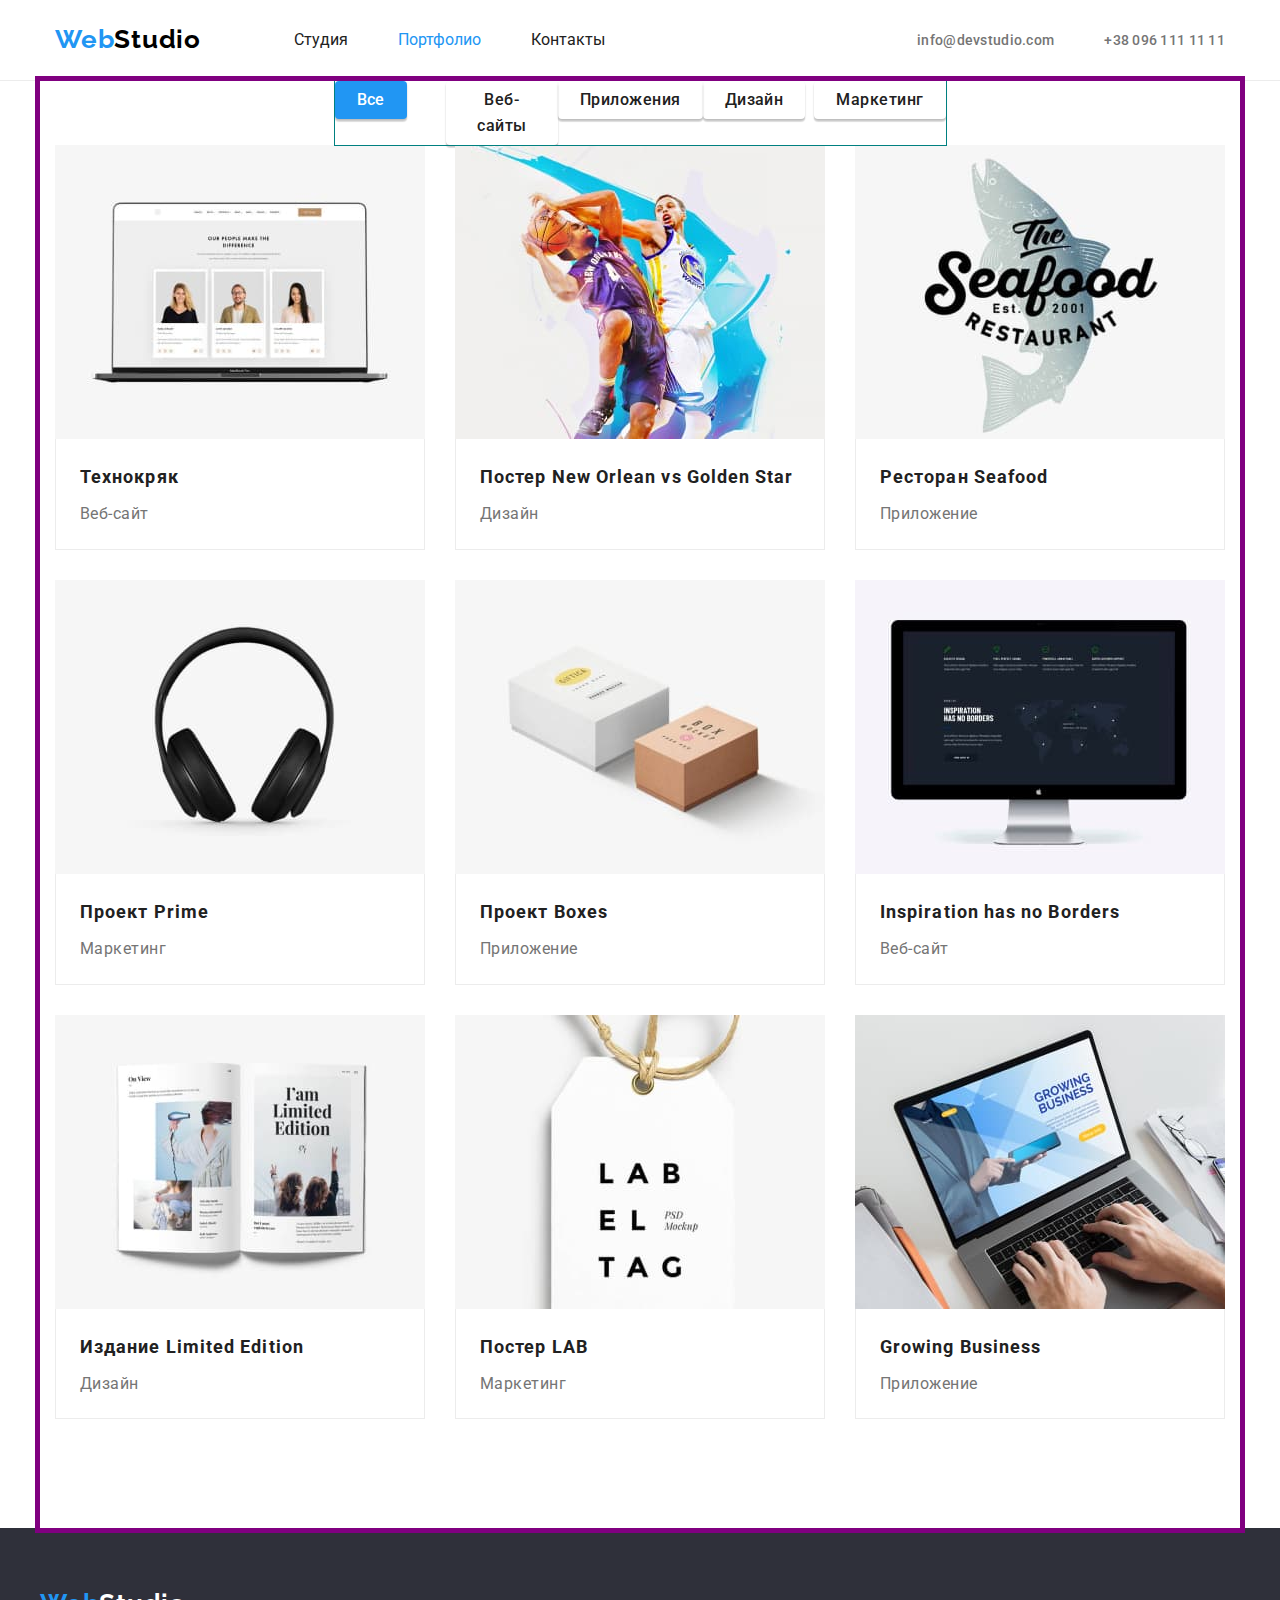
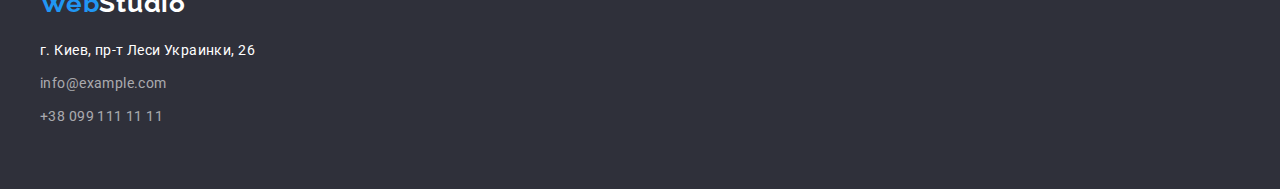
==== commit 0f4ebc28: "step3" ====
--- a/portfolio.html
+++ b/portfolio.html
@@ -33,8 +33,7 @@
     </header>
     <main>
         <!-- filter -->
-      <section>
-        <div class="port-section container">
+      <section class="port container">
           <h1 class="visually-hidden">portfolio</h1>
             <h2 class="visually-hidden">filter</h2>
                 <ul class="btn-portfolio list">
@@ -51,67 +50,66 @@
                         <a class="link" href=""><img class="thumb-image" src="./images/port/img-0.jpeg" alt="наши специалисты">
                         <div class="thumb-text">
                             <h3>Технокряк</h3>
-                            <p>Веб-сайт</p></a>
-                        </div>
+                            <p>Веб-сайт</p>
+                        </div></a>
                     </li>
                     <li class="thumb">
                         <a class="link" href=""><img class="thumb-image" src="./images/port/img-1.jpeg" alt="игра в баскетбол">
                         <div class="thumb-text">
                             <h3>Постер <span lang="en">New Orlean vs Golden Star</span></h3>
-                            <p>Дизайн</p></a>
-                        </div>
+                            <p>Дизайн</p>
+                        </div></a>
                     </li>
                     <li class="thumb">
                         <a class="link" href=""><img class="thumb-image" src="./images/port/img-2.jpeg" alt="логотип рыбного ресторана">
                         <div class="thumb-text">
                             <h3>Ресторан <span lang="en">Seafood</span></h3>
-                            <p>Приложение</p></a>
-                        </div>
+                            <p>Приложение</p>
+                        </div></a>
                     </li>
                     <li class="thumb">
                         <a class="link" href=""><img class="thumb-image" src="./images/port/img-3.jpeg" alt="наушники">
                         <div class="thumb-text">
                             <h3>Проект <span lang="en">Prime</span></h3>
-                            <p>Маркетинг</p></a>
-                        </div>
+                            <p>Маркетинг</p>
+                        </div></a>
                     </li>
                     <li class="thumb">
                         <a class="link" href=""><img class="thumb-image" src="./images/port/img-4.jpeg" alt="коробки">
                         <div class="thumb-text">
                             <h3>Проект <span lang="en">Boxes</span></h3>
-                            <p>Приложение</p></a>
-                        </div>
+                            <p>Приложение</p>
+                        </div></a>
                     </li>
                     <li class="thumb">
                         <a class="link" href=""><img class="thumb-image" src="./images/port/img-5.jpeg" alt="монитор">
                         <div class="thumb-text">
                             <h3><span lang="en">Inspiration has no Borders</span></h3>
-                            <p>Веб-сайт</p></a>
-                        </div>
+                            <p>Веб-сайт</p>
+                        </div></a>
                     </li>
                     <li class="thumb">
                         <a class="link" href=""><img class="thumb-image" src="./images/port/img-6.jpeg" alt="журнал">
                         <div class="thumb-text">
                             <h3>Издание <span lang="en">Limited Edition</span></h3>
-                            <p>Дизайн</p></a>
-                        </div>
+                            <p>Дизайн</p>
+                        </div></a>
                     </li>
                     <li class="thumb">
                         <a class="link" href=""><img class="thumb-image" src="./images/port/img-7.jpeg" alt="этикетка">
                         <div class="thumb-text">
                             <h3>Постер <span lang="en">LAB</span></h3>
-                            <p>Маркетинг</p></a>
-                        </div>
+                            <p>Маркетинг</p>
+                        </div></a>
                     </li>
                     <li class="thumb">
                         <a class="link" href=""><img class="thumb-image" src="./images/port/img-8.jpeg" alt="лэптоп">
                         <div class="thumb-text">
                             <h3><span lang="en">Growing Business</span></h3>
-                            <p>Приложение</p></a>
-                        </div>
+                            <p>Приложение</p>
+                        </div></a>
                     </li>
                 </ul>
-        </div>
       </section>
     </main>
     <footer class="footer-section">
--- a/css/styles.css
+++ b/css/styles.css
@@ -139,7 +139,6 @@
 .hero-section .container {
   width: 696px;
   padding-top: 200px;
-  padding-bottom: 280px;
 }
 .hero-title {
   font-weight: 900;
@@ -152,6 +151,7 @@
 .modal-btn {
   padding: 10px 32px;
   margin-top: var(--card-gap);
+  margin-bottom: 200px;
   border-radius: 4px;
   font-weight: 700;
   font-size: 16px;
@@ -168,10 +168,9 @@
   width: 1px;
   height: 1px;
   margin: -1px;
-  …
-}
+  …}
 .our-methods-section .container {
-padding-top: 94px;
+  padding-top: 94px;
 }
 .methods-list {
   display: flex;
@@ -309,18 +308,15 @@
   margin-top: 0;
 }
 /* ============ styles for PAGE portfolio ============ */
-.port-section {
-  padding-bottom: 94px;
-  outline: solid 1px tomato;
+.port {
+  padding-bottom: 109px;
+  outline: solid purple 5px;
 }
 .btn-portfolio {
-  /* display: inline-flex; */
-  text-align: center;
+  display: flex;
   width: 611px;
-  max-width: 100%;
+  margin: 0 auto;
   outline: solid 1px teal;
-  margin-left: auto;
-  margin-right: auto;
 }
 .modal-btn-portfolio {
   font-weight: 500;
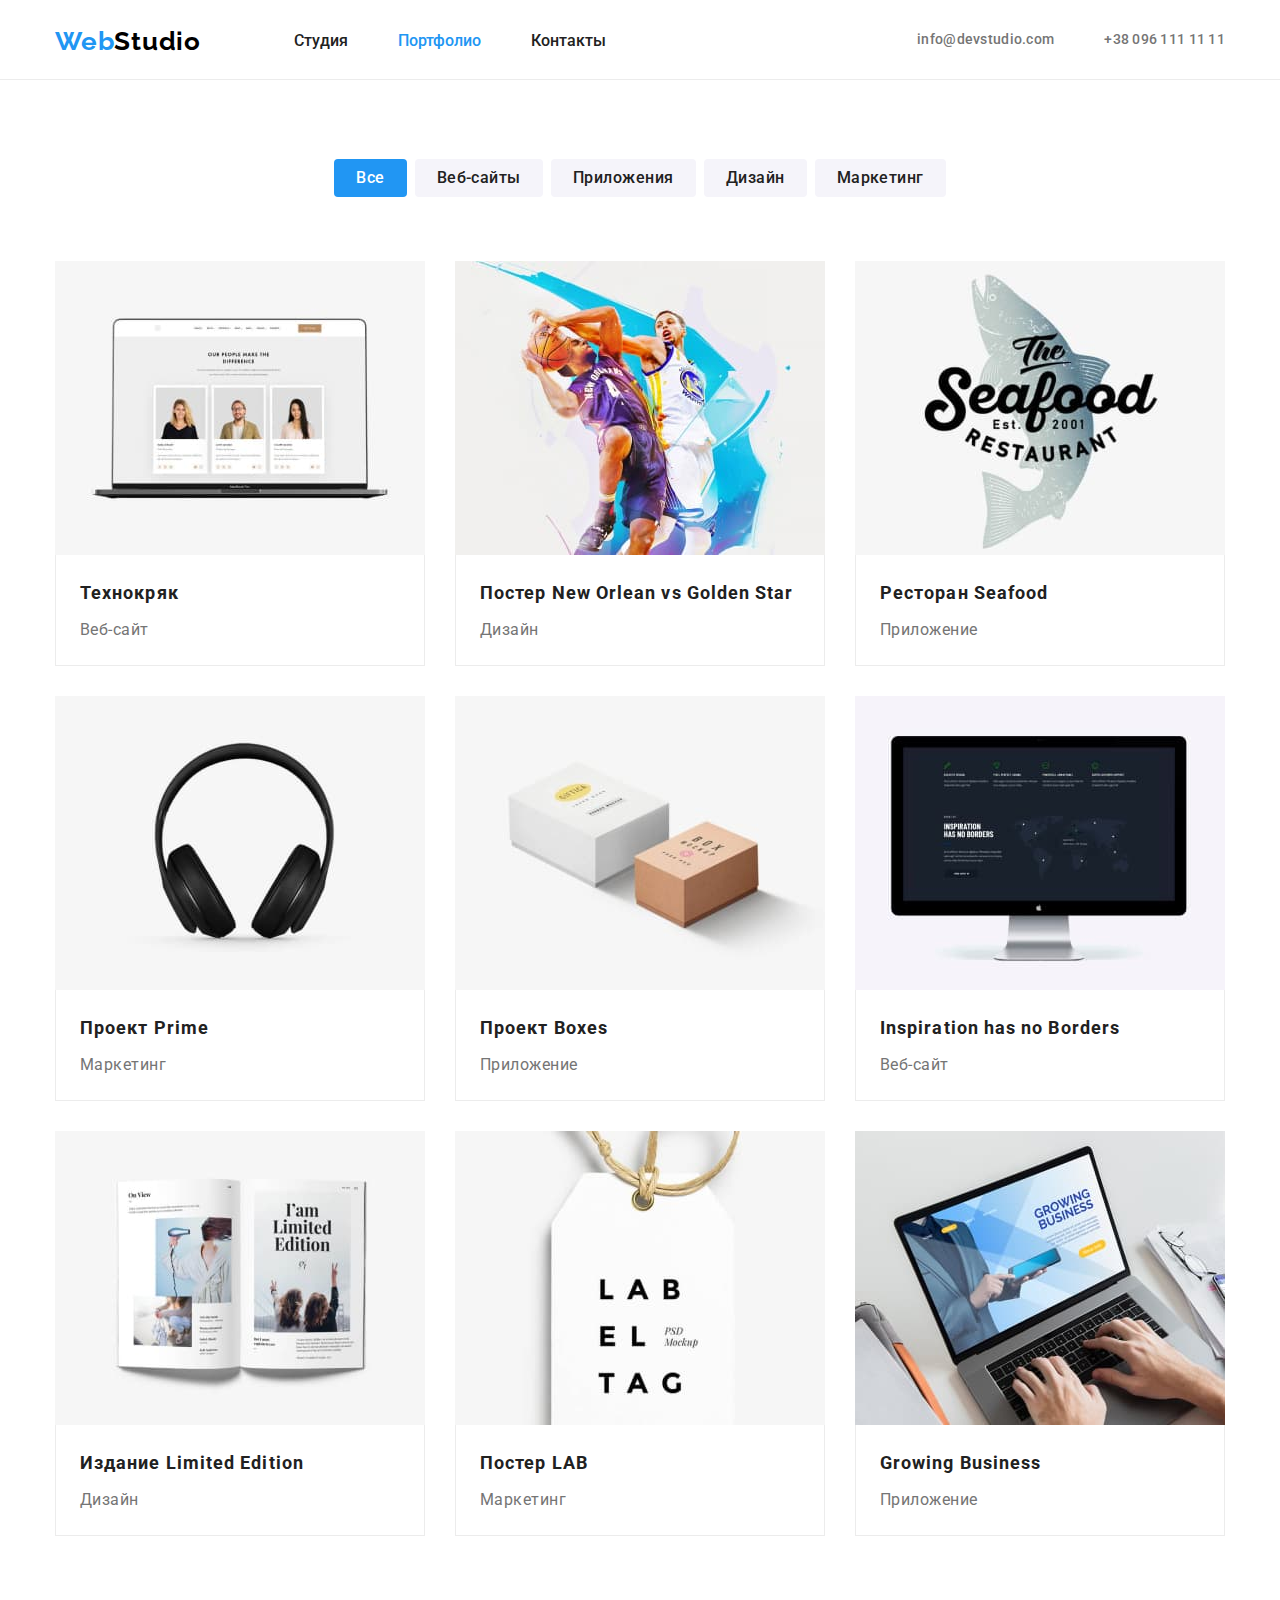
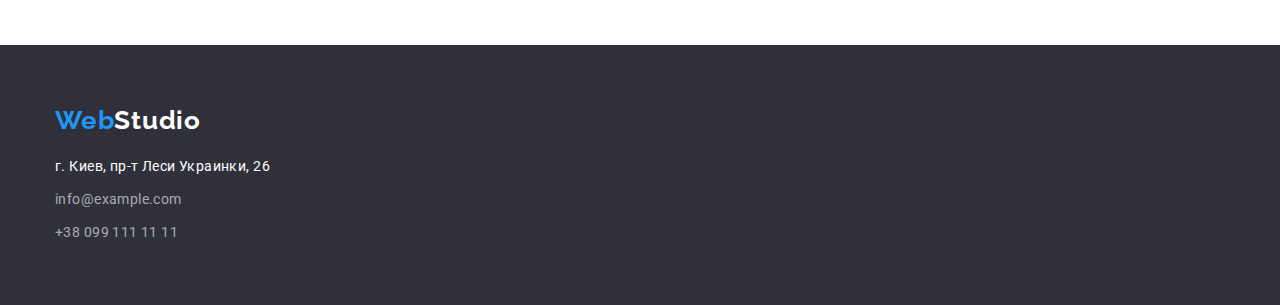
==== commit 042412db: "edits" ====
--- a/portfolio.html
+++ b/portfolio.html
@@ -33,83 +33,85 @@
     </header>
     <main>
         <!-- filter -->
-      <section class="port container">
-          <h1 class="visually-hidden">portfolio</h1>
-            <h2 class="visually-hidden">filter</h2>
-                <ul class="btn-portfolio list">
-                    <li class="btn-portfolio-item"><button class="modal-btn-portfolio current" type="button">Все</button></li>
-                    <li class="btn-portfolio-item"><button class="modal-btn-portfolio" type="button">Веб-сайты</button></li>
-                    <li class="btn-portfolio-item"><button class="modal-btn-portfolio" type="button">Приложения</button></li>
-                    <li class="btn-portfolio-item"><button class="modal-btn-portfolio" type="button">Дизайн</button></li>
-                    <li class="btn-portfolio-item"><button class="modal-btn-portfolio" type="button">Маркетинг</button></li>
-                </ul>
-        <!-- menu -->
-            <h2 class="visually-hidden">projects</h2>
-                <ul class="menu-list list">
-                    <li class="thumb">
-                        <a class="link" href=""><img class="thumb-image" src="./images/port/img-0.jpeg" alt="наши специалисты">
-                        <div class="thumb-text">
-                            <h3>Технокряк</h3>
-                            <p>Веб-сайт</p>
-                        </div></a>
-                    </li>
-                    <li class="thumb">
-                        <a class="link" href=""><img class="thumb-image" src="./images/port/img-1.jpeg" alt="игра в баскетбол">
-                        <div class="thumb-text">
-                            <h3>Постер <span lang="en">New Orlean vs Golden Star</span></h3>
-                            <p>Дизайн</p>
-                        </div></a>
-                    </li>
-                    <li class="thumb">
-                        <a class="link" href=""><img class="thumb-image" src="./images/port/img-2.jpeg" alt="логотип рыбного ресторана">
-                        <div class="thumb-text">
-                            <h3>Ресторан <span lang="en">Seafood</span></h3>
-                            <p>Приложение</p>
-                        </div></a>
-                    </li>
-                    <li class="thumb">
-                        <a class="link" href=""><img class="thumb-image" src="./images/port/img-3.jpeg" alt="наушники">
-                        <div class="thumb-text">
-                            <h3>Проект <span lang="en">Prime</span></h3>
-                            <p>Маркетинг</p>
-                        </div></a>
-                    </li>
-                    <li class="thumb">
-                        <a class="link" href=""><img class="thumb-image" src="./images/port/img-4.jpeg" alt="коробки">
-                        <div class="thumb-text">
-                            <h3>Проект <span lang="en">Boxes</span></h3>
-                            <p>Приложение</p>
-                        </div></a>
-                    </li>
-                    <li class="thumb">
-                        <a class="link" href=""><img class="thumb-image" src="./images/port/img-5.jpeg" alt="монитор">
-                        <div class="thumb-text">
-                            <h3><span lang="en">Inspiration has no Borders</span></h3>
-                            <p>Веб-сайт</p>
-                        </div></a>
-                    </li>
-                    <li class="thumb">
-                        <a class="link" href=""><img class="thumb-image" src="./images/port/img-6.jpeg" alt="журнал">
-                        <div class="thumb-text">
-                            <h3>Издание <span lang="en">Limited Edition</span></h3>
-                            <p>Дизайн</p>
-                        </div></a>
-                    </li>
-                    <li class="thumb">
-                        <a class="link" href=""><img class="thumb-image" src="./images/port/img-7.jpeg" alt="этикетка">
-                        <div class="thumb-text">
-                            <h3>Постер <span lang="en">LAB</span></h3>
-                            <p>Маркетинг</p>
-                        </div></a>
-                    </li>
-                    <li class="thumb">
-                        <a class="link" href=""><img class="thumb-image" src="./images/port/img-8.jpeg" alt="лэптоп">
-                        <div class="thumb-text">
-                            <h3><span lang="en">Growing Business</span></h3>
-                            <p>Приложение</p>
-                        </div></a>
-                    </li>
-                </ul>
+      <section class="port">
+          <div class="container">
+            <h1 class="visually-hidden">portfolio</h1>
+                <h2 class="visually-hidden">filter</h2>
+                    <ul class="btn-portfolio list">
+                        <li class="btn-portfolio-item"><button class="modal-btn-portfolio current" type="button">Все</button></li>
+                        <li class="btn-portfolio-item"><button class="modal-btn-portfolio" type="button">Веб-сайты</button></li>
+                        <li class="btn-portfolio-item"><button class="modal-btn-portfolio" type="button">Приложения</button></li>
+                        <li class="btn-portfolio-item"><button class="modal-btn-portfolio" type="button">Дизайн</button></li>
+                        <li class="btn-portfolio-item"><button class="modal-btn-portfolio" type="button">Маркетинг</button></li>
+                    </ul>
+            <!-- menu -->
+                <h2 class="visually-hidden">projects</h2>
+                    <ul class="thumb-list list">
+                        <li class="thumb">
+                            <a class="link" href=""><img class="thumb-image" src="./images/port/img-0.jpeg" alt="наши специалисты">
+                            <div class="thumb-text">
+                                <h3>Технокряк</h3>
+                                <p>Веб-сайт</p>
+                            </div></a>
+                        </li>
+                        <li class="thumb">
+                            <a class="link" href=""><img class="thumb-image" src="./images/port/img-1.jpeg" alt="игра в баскетбол">
+                            <div class="thumb-text">
+                                <h3>Постер <span lang="en">New Orlean vs Golden Star</span></h3>
+                                <p>Дизайн</p>
+                            </div></a>
+                        </li>
+                        <li class="thumb">
+                            <a class="link" href=""><img class="thumb-image" src="./images/port/img-2.jpeg" alt="логотип рыбного ресторана">
+                            <div class="thumb-text">
+                                <h3>Ресторан <span lang="en">Seafood</span></h3>
+                                <p>Приложение</p>
+                            </div></a>
+                        </li>
+                        <li class="thumb">
+                            <a class="link" href=""><img class="thumb-image" src="./images/port/img-3.jpeg" alt="наушники">
+                            <div class="thumb-text">
+                                <h3>Проект <span lang="en">Prime</span></h3>
+                                <p>Маркетинг</p>
+                            </div></a>
+                        </li>
+                        <li class="thumb">
+                            <a class="link" href=""><img class="thumb-image" src="./images/port/img-4.jpeg" alt="коробки">
+                            <div class="thumb-text">
+                                <h3>Проект <span lang="en">Boxes</span></h3>
+                                <p>Приложение</p>
+                            </div></a>
+                        </li>
+                        <li class="thumb">
+                            <a class="link" href=""><img class="thumb-image" src="./images/port/img-5.jpeg" alt="монитор">
+                            <div class="thumb-text">
+                                <h3><span lang="en">Inspiration has no Borders</span></h3>
+                                <p>Веб-сайт</p>
+                            </div></a>
+                        </li>
+                        <li class="thumb">
+                            <a class="link" href=""><img class="thumb-image" src="./images/port/img-6.jpeg" alt="журнал">
+                            <div class="thumb-text">
+                                <h3>Издание <span lang="en">Limited Edition</span></h3>
+                                <p>Дизайн</p>
+                            </div></a>
+                        </li>
+                        <li class="thumb">
+                            <a class="link" href=""><img class="thumb-image" src="./images/port/img-7.jpeg" alt="этикетка">
+                            <div class="thumb-text">
+                                <h3>Постер <span lang="en">LAB</span></h3>
+                                <p>Маркетинг</p>
+                            </div></a>
+                        </li>
+                        <li class="thumb">
+                            <a class="link" href=""><img class="thumb-image" src="./images/port/img-8.jpeg" alt="лэптоп">
+                            <div class="thumb-text">
+                                <h3><span lang="en">Growing Business</span></h3>
+                                <p>Приложение</p>
+                            </div></a>
+                        </li>
+                    </ul>
+            </div>
       </section>
     </main>
     <footer class="footer-section">
--- a/css/styles.css
+++ b/css/styles.css
@@ -72,10 +72,13 @@
 }
 .menu .container, .nav-section {
   display: flex;
+  align-items: center;
+}
+.nav-section {
+  padding-top: 26px;
+  padding-bottom: 22px;
 }
 .logo {
-  padding-top: 24px;
-  padding-bottom: 25px;
   font-family: "Raleway";
   font-weight: 700;
   font-size: 26px;
@@ -122,6 +125,7 @@
   color: var(--paragraph-textcolor);
 }
 .nav-list-item {
+  font-weight: 500;
   color: var(--title-textcolor);
 }
 .contact-list-item:hover,
@@ -130,15 +134,16 @@
 }
 /* ============ styles for hero ============ */
 .hero-section {
+  text-align: center;
+  padding-top: 200px;
+  padding-bottom: 200px;
+  margin: 0 auto;
   width: 1600px;
   max-width: 100%;
-  margin: 0 auto;
   background-color: var(--main-background-color);
-  text-align: center;
 }
 .hero-section .container {
   width: 696px;
-  padding-top: 200px;
 }
 .hero-title {
   font-weight: 900;
@@ -151,7 +156,6 @@
 .modal-btn {
   padding: 10px 32px;
   margin-top: var(--card-gap);
-  margin-bottom: 200px;
   border-radius: 4px;
   font-weight: 700;
   font-size: 16px;
@@ -168,8 +172,8 @@
   width: 1px;
   height: 1px;
   margin: -1px;
-  …}
-.our-methods-section .container {
+}
+.our-methods-section {
   padding-top: 94px;
 }
 .methods-list {
@@ -203,7 +207,7 @@
 }
 .tasks-images {
   display: flex;
-  padding-top: 50px;
+  margin-top: 50px;
   margin-left: calc(-1*var(--card-gap));
 }
 .tasks-images > .tasks-images-item {
@@ -215,15 +219,15 @@
 }
 /* ============ styles for command ============ */
 .command-section {
+  padding-top: 94px;
+  padding-bottom: 94px;
   width: 1600px;
   max-width: 100%;
   margin: 0 auto;
   background-color: var(--command-section-background-color);
-
-}
-.command-section .container {
-  padding-top: 94px;
-  padding-bottom: 94px;
+}
+.command-thumb {
+  padding: 30px 60px;
 }
 .tasks-command-title {
   text-align: center;
@@ -235,7 +239,7 @@
 }
 .command-list {
   display: flex;
-  padding-top: 50px;
+  margin-top: 50px;
   margin-left: calc(-1*var(--card-gap));
 }
 .command-list > .command-list-item {
@@ -243,7 +247,6 @@
 }
 .command-list-item {
   text-align: center;
-  padding-bottom: var(--card-gap);
   box-shadow: 0px 1px 3px rgba(0, 0, 0, 0.12), 0px 1px 1px rgba(0, 0, 0, 0.14), 0px 2px 1px rgba(0, 0, 0, 0.2);
   border-radius: 0px 0px 4px 4px;
   margin-left: var(--card-gap);
@@ -265,13 +268,11 @@
 }
 /* ============ styles for footer ============ */
 .footer-section {
+  padding: 60px 0px;
   width: 1600px;
   max-width: 100%;
   margin: 0 auto; 
-  background-color: var(--main-background-color); 
-}
-.footer-section .container {
-  padding: 60px 0px;
+  background-color: var(--main-background-color);
 }
 .footer-studio {
   color: var(--hover-textcolor);
@@ -309,47 +310,45 @@
 }
 /* ============ styles for PAGE portfolio ============ */
 .port {
+  padding-top: 79px;
   padding-bottom: 109px;
-  outline: solid purple 5px;
 }
 .btn-portfolio {
   display: flex;
-  width: 611px;
-  margin: 0 auto;
-  outline: solid 1px teal;
+  justify-content: center;
+  margin-bottom: 14px;
 }
 .modal-btn-portfolio {
+  padding: 6px 22px;
+  border-radius: 4px;
   font-weight: 500;
   font-size: 16px;
   line-height: 1.62;
   text-align: center;
   letter-spacing: 0.03em;
   color: var(--title-textcolor);
-  padding: 6px 22px;
-  box-shadow: 0px 3px 1px rgba(0, 0, 0, 0.1), 0px 1px 2px rgba(0, 0, 0, 0.08), 0px 2px 2px rgba(0, 0, 0, 0.12);
-  border-radius: 4px;
-  margin-left: -8px;
-}
-.btn-portfolio > .btn-portfolio-item {
-  flex-basis: calc((100% / 5) - 8px);
-  margin-left: 8px;
-}
-.btn-portfolio-item {
-  margin-left: 8px;
+  background-color: var(--command-section-background-color);
+}
+.site-nav .item:not(:last-child) {
+  margin-right: 50px;
+}
+.btn-portfolio > .btn-portfolio-item:not(:last-child) {
+  margin-right: 8px;
 }
 .modal-btn-portfolio:hover,
 .modal-btn-portfolio:focus {
   color: var(--hover-textcolor);
   background-color: var(--theme-textcolor);
-}
-.menu-list h3 {
+  box-shadow: 0px 3px 1px rgba(0, 0, 0, 0.1), 0px 1px 2px rgba(0, 0, 0, 0.08), 0px 2px 2px rgba(0, 0, 0, 0.12);
+}
+.thumb-list h3 {
   font-weight: 700;
   font-size: 18px;
   line-height: 2;
   letter-spacing: 0.06em;
   color: var(--title-textcolor);
 }
-.menu-list p {
+.thumb-list p {
   margin-top: 4px;
   font-weight: 400;
   font-size: 16px;
@@ -361,16 +360,17 @@
   background-color: var(--theme-textcolor);
   color: var(--hover-textcolor);
 }
-.menu-list {
+.thumb-list {
   display: flex;
   flex-wrap: wrap;
-  margin-left: -30px;
-  margin-top: -30px;
-}
-.menu-list .thumb {
-  margin-left: 30px;
-  margin-top: 30px;
-  flex-basis: calc((100% / 3) - 30px);
+  margin-left: calc(-1*var(--card-gap));
+  margin-top: calc(-1*var(--card-gap));
+  margin-top: 34px;
+}
+.thumb-list .thumb {
+  margin-left: var(--card-gap);
+  margin-top: var(--card-gap);
+  flex-basis: calc((100% / 3) - var(--card-gap));
 }
 .thumb-text {
   padding: 20px 24px;
